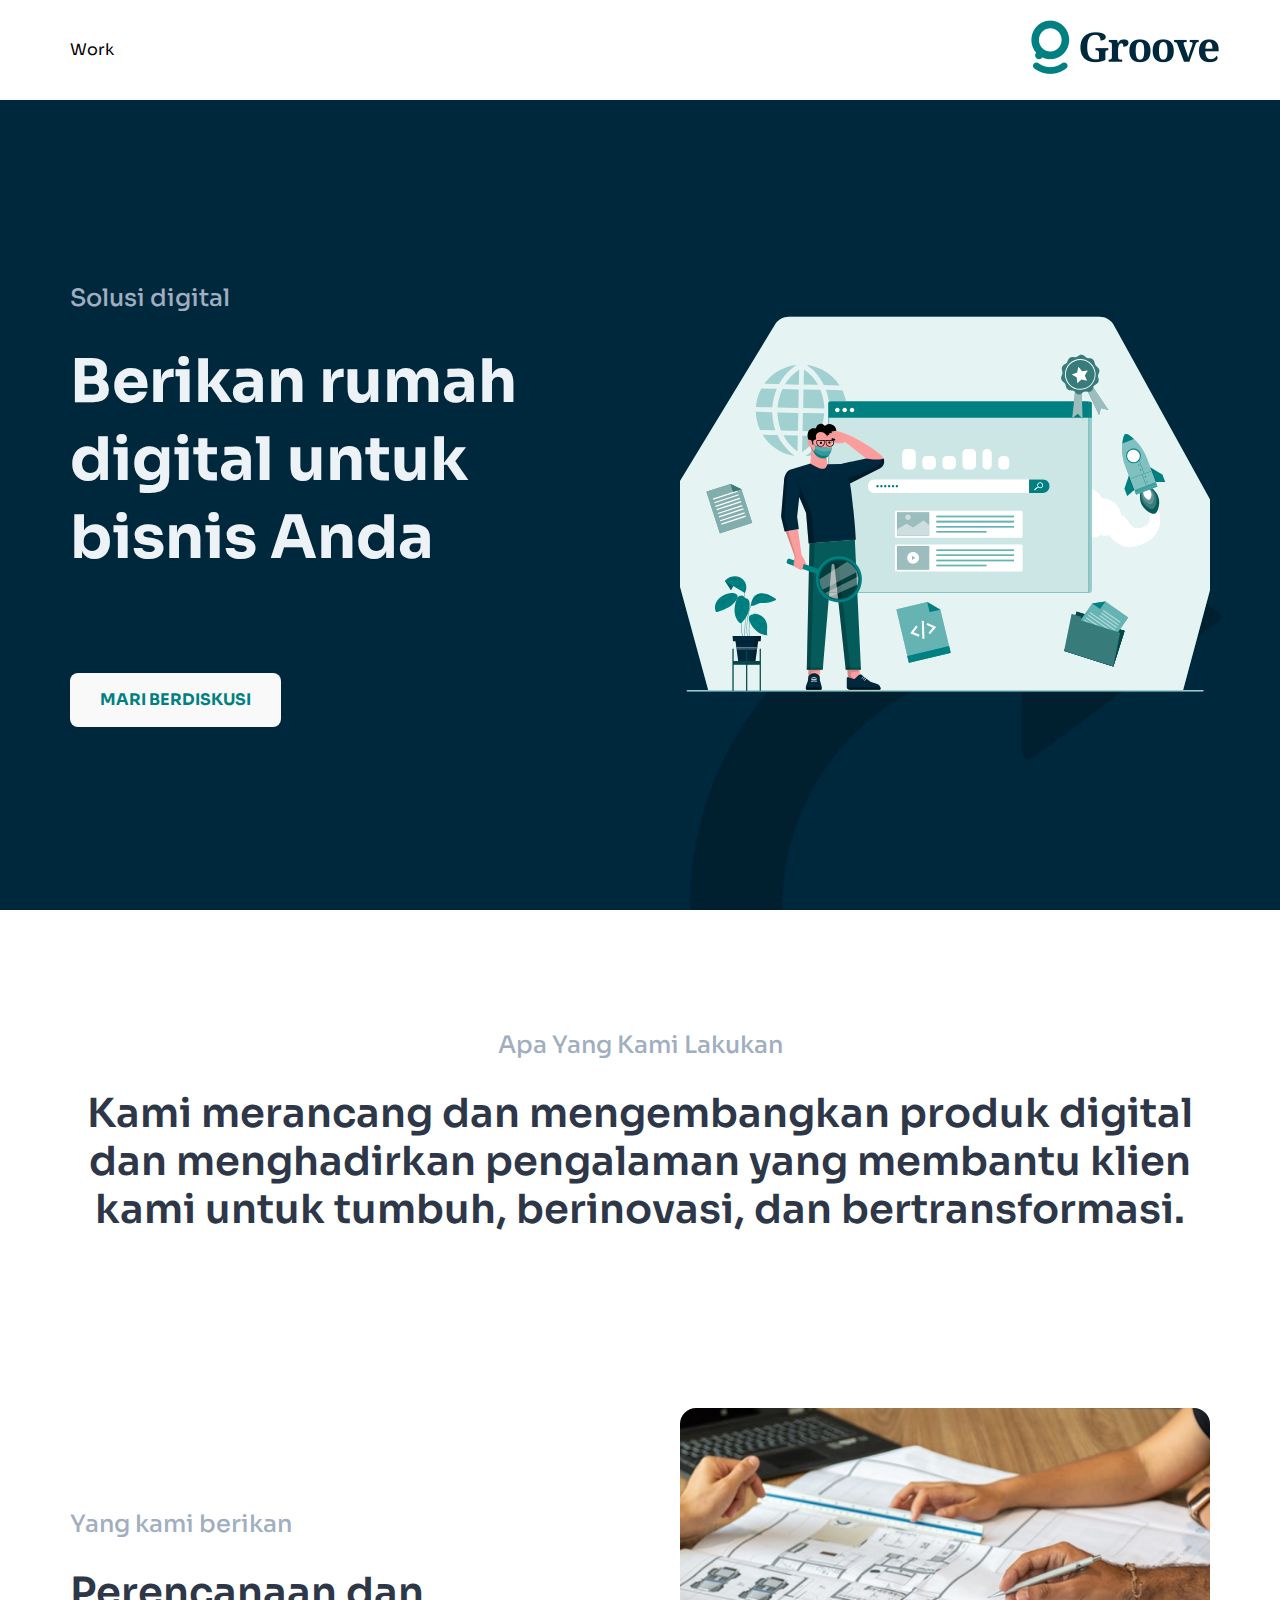
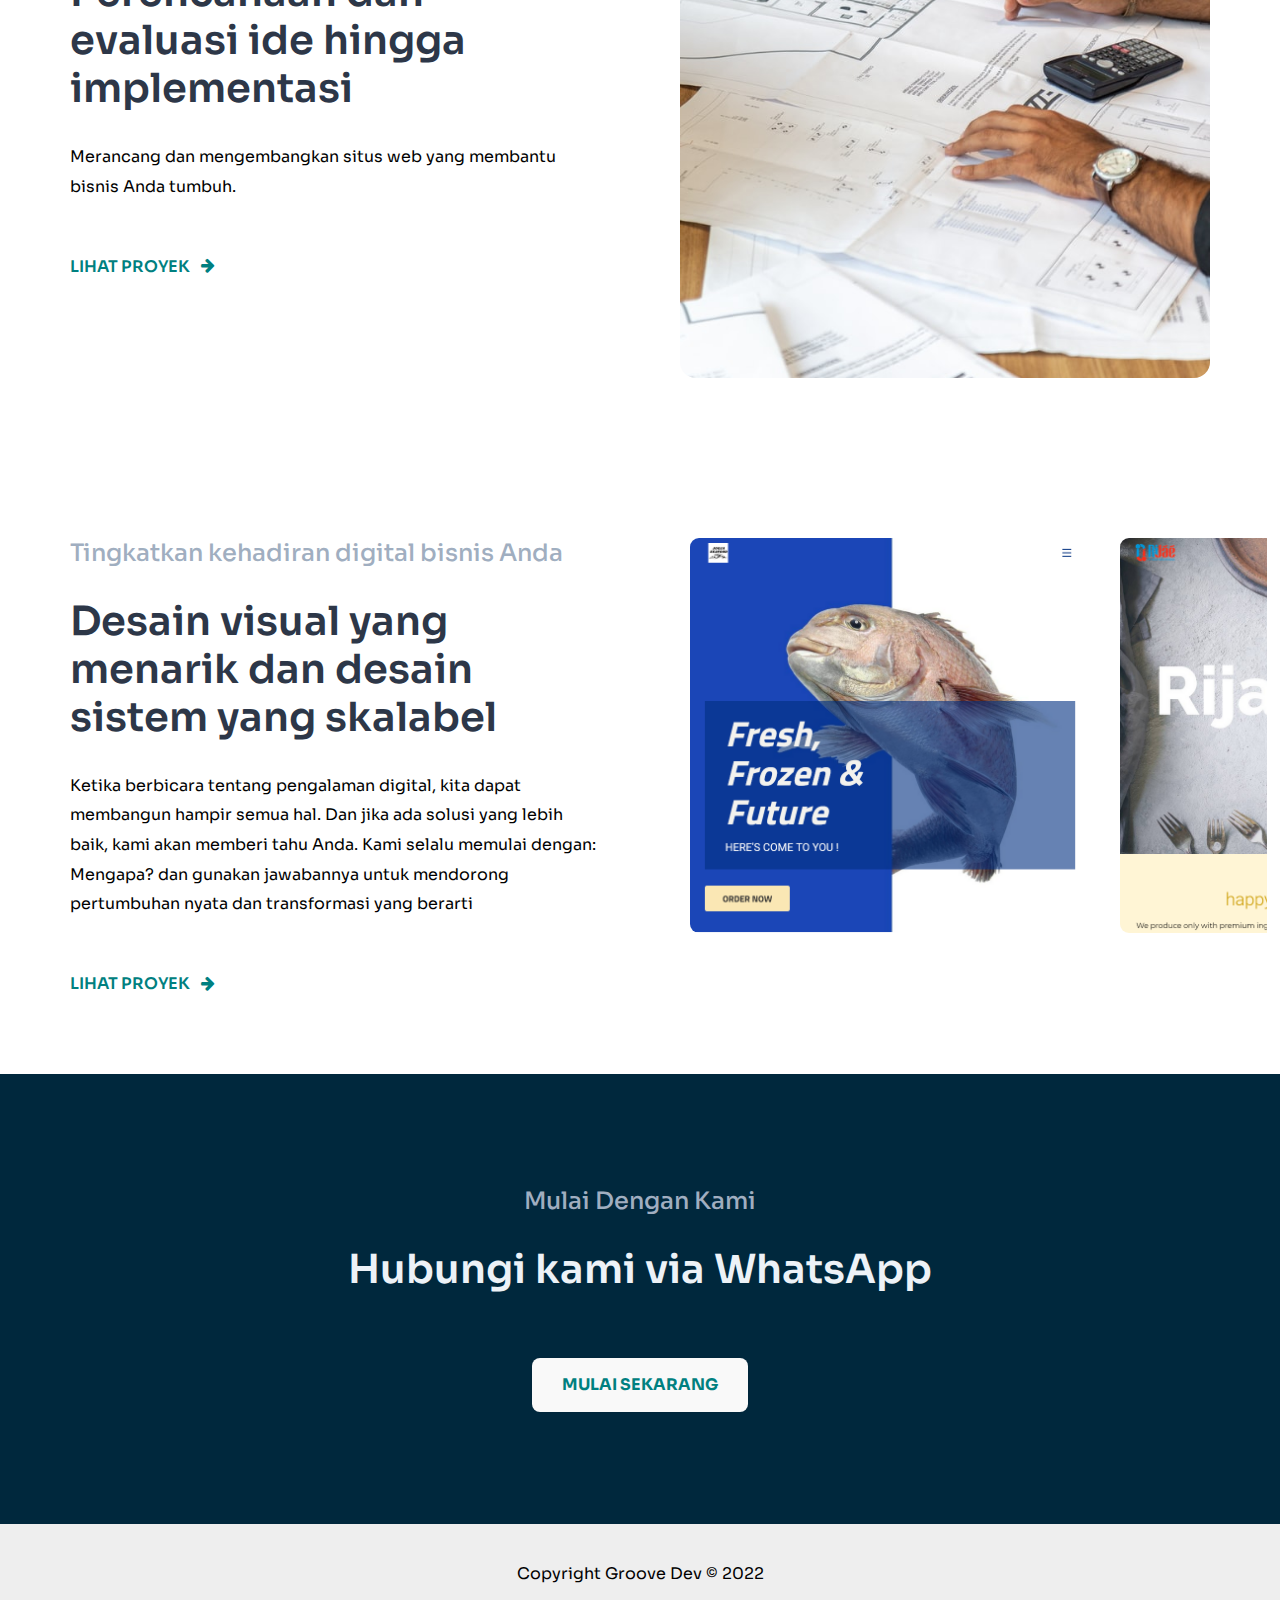
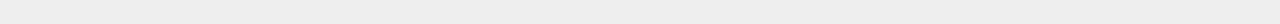
==== index.html @ 92868129 "Restoring banner on home" ====
<!DOCTYPE html>
<html lang="en">
  <head>
    <meta charset="UTF-8" />
    <meta name="viewport" content="width=device-width, initial-scale=1.0" />

    <title>Build your next website with us - Groove Dev</title>

    <link rel="preconnect" href="https://fonts.googleapis.com" />
    <link rel="preconnect" href="https://fonts.gstatic.com" crossorigin />
    <link
      href="https://fonts.googleapis.com/css2?family=Sora:wght@400;700&display=swap"
      rel="stylesheet"
    />

    <link href="assets/scss/main.css" rel="stylesheet" />

    <link href="https://unpkg.com/aos@2.3.1/dist/aos.css" rel="stylesheet" />
  </head>

  <body>
    <header>
      <nav class="navbar">
        <ul class="navbar__menu">
          <!-- <li class="menu-item">
          <a class="nav-link" href="https://groovedev.id">About</a>
        </li> -->
          <li class="menu-item">
            <a class="nav-link" href="/work.html">Work</a>
          </li>
          <!--<li class="menu-item">-->
          <!--  <a class="nav-link" href="https://miretazam.com/contact/">Contact</a>-->
          <!--</li>-->
        </ul>
        <div class="navbar__logo">
          <a href="https://groovedev.id">
            <img
              class="navbar__logo-image"
              src="assets/imgs/Logo-XSmall.png"
              alt=""
            />
          </a>
        </div>
      </nav>
    </header>

    <main>
      <section id="intro" class="intro">
        <div class="bg-wrap">
          <div class="bg-wrap__image">
            <img src="assets/imgs/reload.png" alt="" />
          </div>
        </div>
        <div class="container">
          <div class="section-text">
            <h2>Solusi digital</h2>
            <p class="heading-one">Berikan rumah digital untuk bisnis Anda</p>
            <a
              class="btn btn__primary btn__primary--intro"
              href="https://wa.me/628811773454"
              target="_blank"
              >Mari berdiskusi</a
            >
          </div>
          <div class="section-image">
            <div class="section-image__image-wrap">
              <img src="assets/imgs/seo.svg" alt="" />
            </div>
          </div>
        </div>
      </section>

      <section id="about" class="about">
        <div class="container">
          <h2>Apa Yang Kami Lakukan</h2>
          <p class="heading-two">
            Kami merancang dan mengembangkan produk digital dan menghadirkan
            pengalaman yang membantu klien kami untuk tumbuh, berinovasi, dan
            bertransformasi.
          </p>
        </div>
      </section>

      <section id="projects" class="projects">
        <div class="container">
          <div class="section-text">
            <h2>Yang kami berikan</h2>
            <h3 class="heading-two">
              Perencanaan dan evaluasi ide hingga implementasi
            </h3>
            <p>
              Merancang dan mengembangkan situs web yang membantu bisnis Anda
              tumbuh.
            </p>
            <a class="btn btn__link" href="www.groovedev.id">
              <div class="btn__inner">
                <span>Lihat proyek</span>
                <i aria-hidden="true" class="fa fa-arrow-right"></i>
              </div>
            </a>
          </div>
          <div class="section-image">
            <div class="section-image__image-wrap">
              <img src="assets/imgs/home_project.jpg" alt="" />
            </div>
          </div>
        </div>
      </section>

      <section id="works" class="works">
        <div class="container">
          <div class="section-text">
            <h2>Tingkatkan kehadiran digital bisnis Anda</h2>
            <h3 class="heading-two">
              Desain visual yang menarik dan desain sistem yang skalabel
            </h3>
            <p>
              Ketika berbicara tentang pengalaman digital, kita dapat membangun
              hampir semua hal. Dan jika ada solusi yang lebih baik, kami akan
              memberi tahu Anda. Kami selalu memulai dengan: Mengapa? dan
              gunakan jawabannya untuk mendorong pertumbuhan nyata dan
              transformasi yang berarti
            </p>
            <a class="btn btn__link" href="www.groovedev.id">
              <div class="btn__inner">
                <span>Lihat proyek</span>
                <i aria-hidden="true" class="fa fa-arrow-right"></i>
              </div>
            </a>
          </div>
          <div class="section-image" style="position: relative">
            <!-- <img src="assets/imgs/home_work.jpg" alt=""> -->
            <div class="slider-container">
              <div class="inner-slider">
                <div class="card">
                  <img src="assets/imgs/showcase/showcase1.png" alt="" />
                </div>
                <div class="card">
                  <img src="assets/imgs/showcase/showcase2.png" alt="" />
                </div>
                <div class="card">
                  <img src="assets/imgs/showcase/showcase3.png" alt="" />
                </div>
                <div class="card">
                  <img src="assets/imgs/showcase/showcase4.png" alt="" />
                </div>
                <div class="card">
                  <img src="assets/imgs/showcase/showcase5.png" alt="" />
                </div>
                <div class="card">
                  <img src="assets/imgs/showcase/showcase6.png" alt="" />
                </div>
              </div>
            </div>
          </div>
        </div>
      </section>

      <section id="cta" class="cta">
        <div class="container">
          <h2>Mulai Dengan Kami</h2>
          <p class="heading-two">Hubungi kami via WhatsApp</p>
          <a
            class="btn btn__primary btn__primary--cta"
            href="https://wa.me/628811773454"
            target="_blank"
            >Mulai sekarang</a
          >
        </div>
      </section>
    </main>

    <footer>
      <div class="copy">
        <small>Copyright Groove Dev &copy; 2022</small>
      </div>
    </footer>

    <script>
      let sliderContainer = document.querySelector(".slider-container");
      let innerSlider = document.querySelector(".inner-slider");

      let pressed = false;
      let startX;
      let x;

      sliderContainer.addEventListener("mousedown", (e) => {
        pressed = true;
        startX = e.offsetX - innerSlider.offsetLeft;
        sliderContainer.style.cursor = "grabbing";
      });

      sliderContainer.addEventListener("mouseenter", () => {
        sliderContainer.style.cursor = "grab";
      });

      sliderContainer.addEventListener("mouseup", () => {
        sliderContainer.style.cursor = "grab";
        pressed = false;
      });

      sliderContainer.addEventListener("mousemove", (e) => {
        if (!pressed) return;
        e.preventDefault();

        x = e.offsetX;

        innerSlider.style.left = `${x - startX}px`;

        checkBoundary();
      });

      const checkBoundary = () => {
        let outer = sliderContainer.getBoundingClientRect();
        let inner = innerSlider.getBoundingClientRect();

        if (parseInt(innerSlider.style.left) > 0) {
          innerSlider.style.left = "0px";
        }

        if (inner.right < outer.right) {
          innerSlider.style.left = `-${inner.width - outer.width}px`;
        }
      };
    </script>
  </body>
</html>
---- assets/scss/main.css ----
/* http://meyerweb.com/eric/tools/css/reset/ 
   v2.0 | 20110126
   License: none (public domain)
*/
@import url(https://maxcdn.bootstrapcdn.com/font-awesome/4.3.0/css/font-awesome.min.css);
html, body, div, span, applet, object, iframe,
h1, h2, h3, h4, h5, h6, p, blockquote, pre,
a, abbr, acronym, address, big, cite, code,
del, dfn, em, img, ins, kbd, q, s, samp,
small, strike, strong, sub, sup, tt, var,
b, u, i, center,
dl, dt, dd, ol, ul, li,
fieldset, form, label, legend,
table, caption, tbody, tfoot, thead, tr, th, td,
article, aside, canvas, details, embed,
figure, figcaption, footer, header, hgroup,
menu, nav, output, ruby, section, summary,
time, mark, audio, video {
  margin: 0;
  padding: 0;
  border: 0;
  font-size: 100%;
  font: inherit;
  vertical-align: baseline;
}

/* HTML5 display-role reset for older browsers */
article, aside, details, figcaption, figure,
footer, header, hgroup, menu, nav, section {
  display: block;
}

body {
  line-height: 1;
}

ol, ul {
  list-style: none;
}

blockquote, q {
  quotes: none;
}

blockquote:before, blockquote:after,
q:before, q:after {
  content: '';
  content: none;
}

table {
  border-collapse: collapse;
  border-spacing: 0;
}

::-moz-selection {
  background-color: #008080;
  color: #edf2f7;
}

::selection {
  background-color: #008080;
  color: #edf2f7;
}

html,
body {
  width: 100%;
  height: 100%;
}

html {
  scroll-behavior: smooth;
}

body {
  font-family: "Sora", sans-serif;
  -webkit-transition: background .2s linear;
  transition: background .2s linear;
  line-height: 1.3;
}

em {
  font-style: italic;
}

h1,
h2,
h3,
h4,
h5,
h6 {
  font-family: "Sora", sans-serif;
  margin-bottom: 1.8rem;
}

h1 {
  font-size: 40px;
  font-weight: 500;
}

h2 {
  font-size: 24px;
  font-weight: 500;
}

.heading-one {
  font-size: 60px;
  line-height: 1.3;
  font-weight: 700;
}

.heading-two {
  font-size: 40px;
  line-height: 1.2;
  font-weight: 600;
}

p {
  margin-bottom: 1.6em;
  font-size: 16px;
  line-height: 1.857;
}

a,
a:hover,
a:focus,
a:visited {
  text-decoration: none;
}

a {
  color: #008080;
}

.btn,
button,
input[type="button"],
input[type="submit"],
textarea {
  line-height: 1.85714285714286;
}

img {
  width: 100%;
  height: auto;
}

figure, img {
  -webkit-user-select: none;
     -moz-user-select: none;
      -ms-user-select: none;
          user-select: none;
}

@media (max-width: 760px) {
  body {
    line-height: 1.3;
  }
  h1,
  h2,
  h3,
  h4,
  h5,
  h6 {
    font-family: "Sora", sans-serif;
    margin-bottom: 1.8rem;
  }
  h1 {
    font-size: 40px;
    font-weight: 500;
  }
  h2 {
    font-size: 24px;
    font-weight: 500;
  }
  .heading-one {
    font-size: 40px;
    line-height: 1.2;
  }
  .heading-two {
    font-size: 20px;
    line-height: 1.2;
  }
  p {
    margin-bottom: 1em;
    font-size: 16px;
    line-height: 1.4;
  }
}

.btn {
  position: relative;
  display: inline-block;
  -webkit-transition: .5s;
  transition: .5s;
  z-index: 3;
  overflow: hidden;
  max-width: -webkit-fit-content;
  max-width: -moz-fit-content;
  max-width: fit-content;
  -webkit-user-select: none;
     -moz-user-select: none;
      -ms-user-select: none;
          user-select: none;
  text-transform: uppercase;
  font-size: 16px;
  text-decoration: none;
  color: #4d4d4d;
  font-family: "Sora", Sans-serif;
}

.btn__primary {
  padding: 12px 30px;
  background: #f9f9f9;
  border-radius: 8px;
  -webkit-box-shadow: 0px 0px 3px -1px rgba(0, 0, 0, 0.2);
          box-shadow: 0px 0px 3px -1px rgba(0, 0, 0, 0.2);
  font-weight: bold;
  color: #008080;
}

.btn__primary:hover {
  color: #f9f9f9;
  background: #055a5a;
  -webkit-box-shadow: 0px 1px 12px 1px rgba(0, 0, 0, 0.1);
          box-shadow: 0px 1px 12px 1px rgba(0, 0, 0, 0.1);
}

.btn__primary--cta {
  margin: 0 auto;
}

.btn__link {
  border: none;
  width: calc(100% + 20px);
  font-weight: 600;
  color: #008080;
  text-align: center;
  line-height: 1;
  display: -webkit-box;
  display: -ms-flexbox;
  display: flex;
  -webkit-transition: all .2s ease;
  transition: all .2s ease;
}

.btn__inner {
  display: -webkit-box;
  display: -ms-flexbox;
  display: flex;
  -webkit-box-align: center;
      -ms-flex-align: center;
          align-items: center;
  -webkit-box-orient: horizontal;
  -webkit-box-direction: normal;
      -ms-flex-direction: row;
          flex-direction: row;
  -webkit-box-pack: start;
      -ms-flex-pack: start;
          justify-content: flex-start;
  min-width: 200px;
  margin-top: 30px;
}

.btn__inner:hover i {
  -webkit-transform: translateX(50%);
          transform: translateX(50%);
}

.btn i {
  padding-bottom: 3px;
  margin-left: 11px;
  -webkit-transition: -webkit-transform .2s ease;
  transition: -webkit-transform .2s ease;
  transition: transform .2s ease;
  transition: transform .2s ease, -webkit-transform .2s ease;
}

.contact-social a.btn-social,
.contact-social .btn-social {
  display: unset;
  padding-left: 5px;
  padding-right: 5px;
  font-size: 1.5em;
}

.contact-email > a,
.contact-social > a {
  color: #fafafa;
}

.works-showcase-card {
  display: -webkit-box;
  display: -ms-flexbox;
  display: flex;
  overflow-x: scroll;
  padding: 24px;
  width: 300px;
  -ms-scroll-snap-type: x mandatory;
      scroll-snap-type: x mandatory;
  scroll-padding: 24px;
  border-radius: 8px;
  gap: 12px;
  width: 50vw;
  position: absolute;
}

.works-showcase-card__item {
  -webkit-box-flex: 0;
      -ms-flex: 0 0 100%;
          flex: 0 0 100%;
  padding: 24px;
  border-radius: 8px;
  scroll-snap-align: start;
  max-width: 300px;
}

.works-showcase-card__item img {
  width: 300px;
}

.slider-container {
  width: calc(50vw - 10%);
  height: 400px;
  position: absolute;
  left: 0;
  overflow: hidden;
}

.slider-container .inner-slider {
  width: auto;
  display: -webkit-box;
  display: -ms-flexbox;
  display: flex;
  gap: 10px;
  pointer-events: none;
  position: absolute;
  top: 0;
  left: 0;
}

.slider-container .inner-slider .card {
  padding-left: 10px;
  padding-right: 10px;
}

.slider-container .inner-slider img {
  height: auto;
  width: 400px;
  border-radius: 9px;
}

.portfolio-card {
  border: 5px dashed #e9c46a;
  border-radius: 15px;
  padding: 5px;
  display: -webkit-box;
  display: -ms-flexbox;
  display: flex;
  -webkit-box-orient: vertical;
  -webkit-box-direction: normal;
      -ms-flex-direction: column;
          flex-direction: column;
  -webkit-box-pack: justify;
      -ms-flex-pack: justify;
          justify-content: space-between;
  background-color: #fff;
  -webkit-transition: all .2s ease;
  transition: all .2s ease;
}

.portfolio-card:hover {
  border-style: solid;
  -webkit-transform: scale(1.1);
          transform: scale(1.1);
  color: #000;
}

.portfolio-card__title, .portfolio-card__tech {
  margin-top: 10px;
}

.portfolio-card__title {
  display: -webkit-box;
  display: -ms-flexbox;
  display: flex;
  -webkit-column-gap: 10px;
          column-gap: 10px;
  -webkit-box-pack: justify;
      -ms-flex-pack: justify;
          justify-content: space-between;
}

.portfolio-card__title h2 {
  margin-bottom: 0;
  -ms-flex-item-align: end;
      align-self: flex-end;
  font-size: 1.5em;
}

.portfolio-card__title a {
  -ms-flex-item-align: end;
      align-self: flex-end;
  min-width: -webkit-fit-content;
  min-width: -moz-fit-content;
  min-width: fit-content;
}

.portfolio-card__image {
  max-height: 120px;
  overflow: hidden;
}

.portfolio-card__image img {
  max-width: 100%;
  max-height: 100%;
  height: auto;
  width: auto;
}

.portfolio-card__tech {
  display: -webkit-box;
  display: -ms-flexbox;
  display: flex;
  -webkit-box-orient: horizontal;
  -webkit-box-direction: normal;
      -ms-flex-flow: row wrap;
          flex-flow: row wrap;
  gap: .3em;
}

.portfolio-card__tech > span {
  font-size: .6em;
  color: #646464;
  padding: .5em;
  background: #c8c8c8;
  border-radius: 20px;
  -webkit-transition: -webkit-transform .2s ease;
  transition: -webkit-transform .2s ease;
  transition: transform .2s ease;
  transition: transform .2s ease, -webkit-transform .2s ease;
}

.portfolio-card__tech > span:hover {
  -webkit-transform: scale(1.5);
          transform: scale(1.5);
  color: #323232;
  font-size: .7em;
}

@media (max-width: 480px) {
  .portfolio-card__title h2 {
    font-size: 1.1em;
  }
}

@-webkit-keyframes rotating-loader {
  0% {
    -webkit-transform: rotate(0deg);
            transform: rotate(0deg);
  }
  25% {
    -webkit-transform: rotate(90deg);
            transform: rotate(90deg);
  }
  50% {
    -webkit-transform: rotate(180deg);
            transform: rotate(180deg);
  }
  75% {
    -webkit-transform: rotate(270deg);
            transform: rotate(270deg);
  }
  100% {
    -webkit-transform: rotate(360deg);
            transform: rotate(360deg);
  }
}

@keyframes rotating-loader {
  0% {
    -webkit-transform: rotate(0deg);
            transform: rotate(0deg);
  }
  25% {
    -webkit-transform: rotate(90deg);
            transform: rotate(90deg);
  }
  50% {
    -webkit-transform: rotate(180deg);
            transform: rotate(180deg);
  }
  75% {
    -webkit-transform: rotate(270deg);
            transform: rotate(270deg);
  }
  100% {
    -webkit-transform: rotate(360deg);
            transform: rotate(360deg);
  }
}

.container {
  max-width: 1140px;
  margin: 0 auto;
  -ms-flex-item-align: center;
      align-self: center;
  width: 100%;
  z-index: 2;
  display: -webkit-box;
  display: -ms-flexbox;
  display: flex;
  -webkit-box-orient: vertical;
  -webkit-box-direction: normal;
      -ms-flex-direction: column;
          flex-direction: column;
}

.navbar {
  display: -webkit-box;
  display: -ms-flexbox;
  display: flex;
  -webkit-box-pack: justify;
      -ms-flex-pack: justify;
          justify-content: space-between;
  -webkit-user-select: none;
     -moz-user-select: none;
      -ms-user-select: none;
          user-select: none;
  max-width: 1140px;
  margin: 0 auto;
}

.navbar__menu {
  display: -webkit-box;
  display: -ms-flexbox;
  display: flex;
  -webkit-column-gap: 25px;
          column-gap: 25px;
  -webkit-box-align: center;
      -ms-flex-align: center;
          align-items: center;
}

.navbar__logo {
  max-width: 200px;
  height: 100%;
}

.navbar__logo > a {
  /*margin: 0;*/
  padding: 0;
  width: 100%;
  display: inline-block;
  height: 100%;
}

.navbar__logo img {
  width: 100%;
  height: 100%;
  padding: 15px;
}

.bg-wrap {
  z-index: 1;
  width: 100%;
  height: 100%;
  position: absolute;
  overflow: hidden;
}

.bg-wrap__image {
  position: absolute;
  bottom: 0;
  right: 0;
  z-index: 2;
  -webkit-animation: rotating-loader 9s infinite linear;
          animation: rotating-loader 9s infinite linear;
}

.bg-wrap img {
  -webkit-transform: scale(1.5);
          transform: scale(1.5);
  opacity: .2;
}

section {
  display: -webkit-box;
  display: -ms-flexbox;
  display: flex;
}

section h2 {
  color: #A0AEC0;
}

.about .heading-one,
.about .heading-two,
.projects .heading-one,
.projects .heading-two,
.works .heading-one,
.works .heading-two {
  color: #2d3748;
}

.projects,
.works,
.intro {
  min-height: 50vh;
}

.projects .container,
.works .container,
.intro .container {
  -webkit-box-orient: horizontal;
  -webkit-box-direction: normal;
      -ms-flex-direction: row;
          flex-direction: row;
}

.projects .section-text,
.works .section-text,
.intro .section-text {
  -webkit-box-flex: 1;
      -ms-flex: 1;
          flex: 1;
  display: -webkit-box;
  display: -ms-flexbox;
  display: flex;
  -webkit-box-pack: center;
      -ms-flex-pack: center;
          justify-content: center;
  -webkit-box-orient: vertical;
  -webkit-box-direction: normal;
      -ms-flex-flow: column wrap;
          flex-flow: column wrap;
  padding-right: 5rem;
}

.projects .section-image,
.works .section-image,
.intro .section-image {
  -webkit-box-flex: 1;
      -ms-flex: 1;
          flex: 1;
}

.projects .section-image__image-wrap,
.works .section-image__image-wrap,
.intro .section-image__image-wrap {
  height: 570px;
}

.projects .section-image__image-wrap img,
.works .section-image__image-wrap img,
.intro .section-image__image-wrap img {
  -o-object-fit: cover;
     object-fit: cover;
  border-radius: 16px;
  height: 100%;
}

.intro,
.cta {
  background-color: #00283D;
  color: #edf2f7;
}

.intro {
  padding: 120px 0;
}

.about {
  z-index: 2;
  position: relative;
  background: #fff;
  text-align: center;
  padding-top: 120px;
  padding-bottom: 30px;
}

.cta {
  min-height: calc(50vh);
  text-align: center;
}

.projects, .works {
  padding: 80px 0;
}

footer {
  background-color: #eeeeee;
  padding: 0;
}

footer .copy {
  padding: 40px 0;
  text-align: center;
}

.Section__backgroundMask {
  position: absolute;
  width: 100%;
  height: 100%;
  overflow: visible;
}

.Section__backgroundMask .Section__background {
  position: relative;
  height: 100%;
  max-height: none;
  width: 100%;
  top: 0;
  left: 0;
  -webkit-transform-origin: 100% 0;
          transform-origin: 100% 0;
  -webkit-transform: skewY(-6deg);
          transform: skewY(-6deg);
  background: #055a5a;
  overflow: hidden;
}

@media (max-width: 760px) {
  .container {
    max-width: 100%;
    padding: 0 24px;
  }
}

.work {
  display: -webkit-box;
  display: -ms-flexbox;
  display: flex;
  -webkit-box-orient: horizontal;
  -webkit-box-direction: normal;
      -ms-flex-direction: row;
          flex-direction: row;
  -ms-flex-wrap: wrap;
      flex-wrap: wrap;
  gap: 2rem;
  -webkit-box-pack: center;
      -ms-flex-pack: center;
          justify-content: center;
}

.work > div {
  width: calc(33.33% - 2em);
}

@media (max-width: 480px) {
  .work > div {
    width: calc(50% - 2em);
  }
}

a.btn-social,
.btn-social {
  border-radius: 50%;
  color: #ffffff !important;
  display: inline-block;
  height: 54px;
  line-height: 54px;
  margin: 8px 4px;
  text-align: center;
  text-decoration: none;
  -webkit-transition: background-color 0.3s;
  transition: background-color 0.3s;
  width: 54px;
}

.btn-social .fa,
.btn-social i {
  -webkit-backface-visibility: hidden;
          backface-visibility: hidden;
  -webkit-transform: scale(1);
          transform: scale(1);
  -webkit-transition: all 0.25s;
  transition: all 0.25s;
}

.btn-social:hover,
.btn-social:focus {
  color: #fff;
  outline: none;
  text-decoration: none;
}

.btn-social:hover .fa,
.btn-social:focus .fa,
.btn-social:hover i,
.btn-social:focus i {
  -webkit-transform: scale(1.3);
          transform: scale(1.3);
}

.btn-social.btn-xs {
  font-size: 9px;
  height: 24px;
  line-height: 13px;
  margin: 6px 2px;
  width: 24px;
}

.btn-social.btn-sm {
  font-size: 13px;
  height: 36px;
  line-height: 18px;
  margin: 6px 2px;
  width: 36px;
}

.btn-social.btn-lg {
  font-size: 22px;
  height: 72px;
  line-height: 40px;
  margin: 10px 6px;
  width: 72px;
}

.btn-behance {
  background-color: #1769ff;
}

.btn-behance:hover {
  background-color: #4a8aff;
}

.btn-bitbucket {
  background-color: #205081;
}

.btn-bitbucket:hover {
  background-color: #2a69aa;
}

.btn-codepen {
  background-color: #76daff;
}

.btn-codepen:hover {
  background-color: #a9e8ff;
}

.btn-deviantart {
  background-color: #4e6252;
}

.btn-deviantart:hover {
  background-color: #657e6a;
}

.btn-digg {
  background-color: #000;
}

.btn-digg:hover {
  background-color: #1a1a1a;
}

.btn-dribbble {
  background-color: #ea4c89;
}

.btn-dribbble:hover {
  background-color: #ef7aa7;
}

.btn-dropbox {
  background-color: #007ee5;
}

.btn-dropbox:hover {
  background-color: #1998ff;
}

.btn-facebook {
  background-color: #3b5998;
}

.btn-facebook:hover {
  background-color: #4c70ba;
}

.btn-flickr {
  background-color: #0063dc;
}

.btn-flickr:hover {
  background-color: #107cff;
}

.btn-foursquare {
  background-color: #ef4b78;
}

.btn-foursquare:hover {
  background-color: #f37a9b;
}

.btn-github {
  background-color: #4183c4;
}

.btn-github:hover {
  background-color: #689cd0;
}

.btn-google-plus {
  background-color: #dd4b39;
}

.btn-google-plus:hover {
  background-color: #e47365;
}

.btn-instagram {
  background-color: #3f729b;
}

.btn-instagram:hover {
  background-color: #548cb9;
}

.btn-jsfiddle {
  background-color: #4679bd;
}

.btn-jsfiddle:hover {
  background-color: #6c94ca;
}

.btn-lastfm {
  background-color: #e31b23;
}

.btn-lastfm:hover {
  background-color: #e9484e;
}

.btn-linkedin {
  background-color: #0976b4;
}

.btn-linkedin:hover {
  background-color: #0b96e5;
}

.btn-paypal {
  background-color: #253b80;
}

.btn-paypal:hover {
  background-color: #304da8;
}

.btn-pinterest {
  background-color: #cc2127;
}

.btn-pinterest:hover {
  background-color: #e04046;
}

.btn-reddit {
  background-color: #ff4500;
}

.btn-reddit:hover {
  background-color: #ff6a33;
}

.btn-skype {
  background-color: #00aff0;
}

.btn-skype:hover {
  background-color: #24c4ff;
}

.btn-soundcloud {
  background-color: #f80;
}

.btn-soundcloud:hover {
  background-color: #ffa033;
}

.btn-stack-overflow {
  background-color: #fe7a15;
}

.btn-stack-overflow:hover {
  background-color: #fe9748;
}

.btn-steam {
  background-color: #7da10e;
}

.btn-steam:hover {
  background-color: #a1d012;
}

.btn-stumbleupon {
  background-color: #eb4924;
}

.btn-stumbleupon:hover {
  background-color: #ef7053;
}

.btn-trello {
  background-color: #256a92;
}

.btn-trello:hover {
  background-color: #2f88bb;
}

.btn-tumblr {
  background-color: #35465c;
}

.btn-tumblr:hover {
  background-color: #485f7c;
}

.btn-twitch {
  background-color: #6441a5;
}

.btn-twitch:hover {
  background-color: #7e5bbe;
}

.btn-twitter {
  background-color: #55acee;
}

.btn-twitter:hover {
  background-color: #83c3f3;
}

.btn-vimeo {
  background-color: #1ab7ea;
}

.btn-vimeo:hover {
  background-color: #49c6ee;
}

.btn-vine {
  background-color: #00b488;
}

.btn-vine:hover {
  background-color: #00e7af;
}

.btn-vk {
  background-color: #45668e;
}

.btn-vk:hover {
  background-color: #587fae;
}

.btn-wechat {
  background-color: #98d11c;
}

.btn-wechat:hover {
  background-color: #afe53b;
}

.btn-wordpress {
  background-color: #21759b;
}

.btn-wordpress:hover {
  background-color: #2a95c5;
}

.btn-xing {
  background-color: #026466;
}

.btn-xing:hover {
  background-color: #039598;
}

.btn-yahoo {
  background-color: #400191;
}

.btn-yahoo:hover {
  background-color: #5601c4;
}

.btn-yelp {
  background-color: #af0606;
}

.btn-yelp:hover {
  background-color: #e00808;
}

.btn-youtube {
  background-color: #e52d27;
}

.btn-youtube:hover {
  background-color: #ea5955;
}

.btn-email {
  background-color: #44c456;
}

.btn-email:hover {
  background-color: #6bd079;
}

.navbar li a,
.navbar .navbar-brand {
  color: #000;
}
/*# sourceMappingURL=main.css.map */
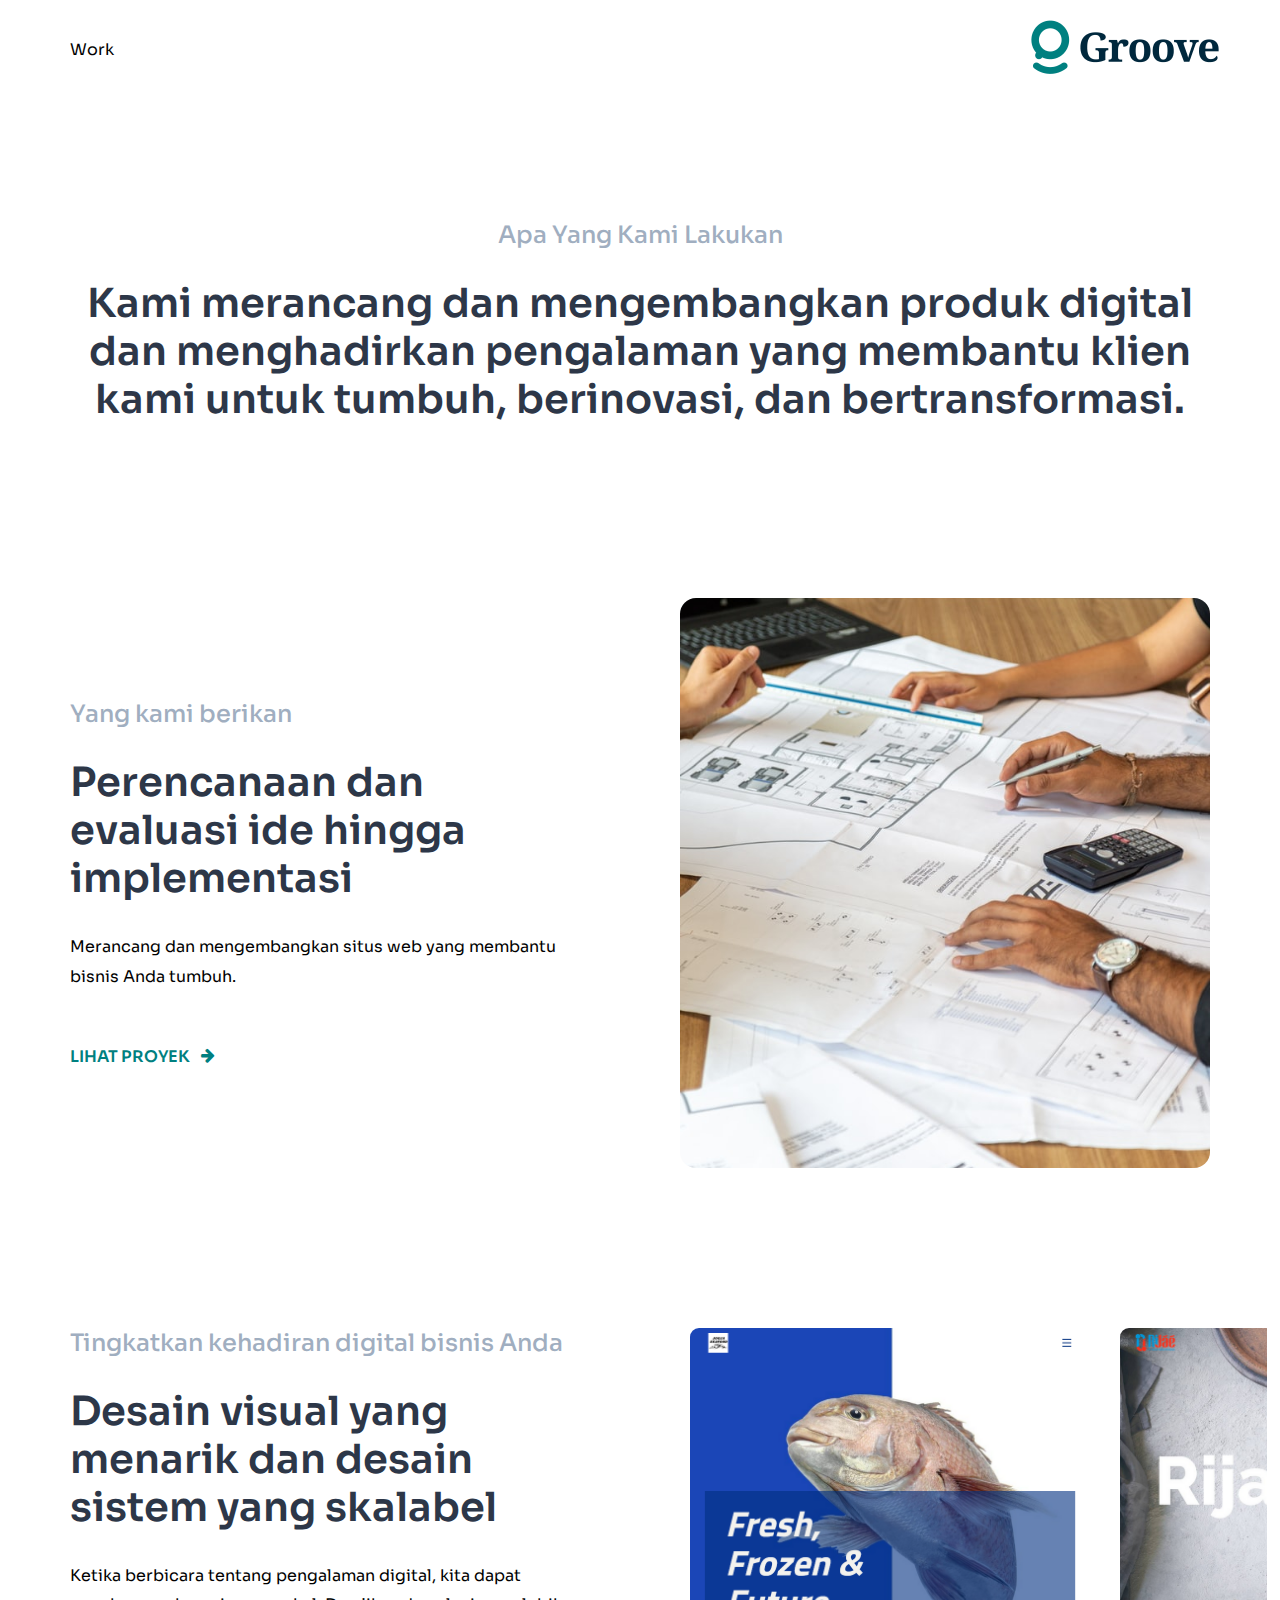
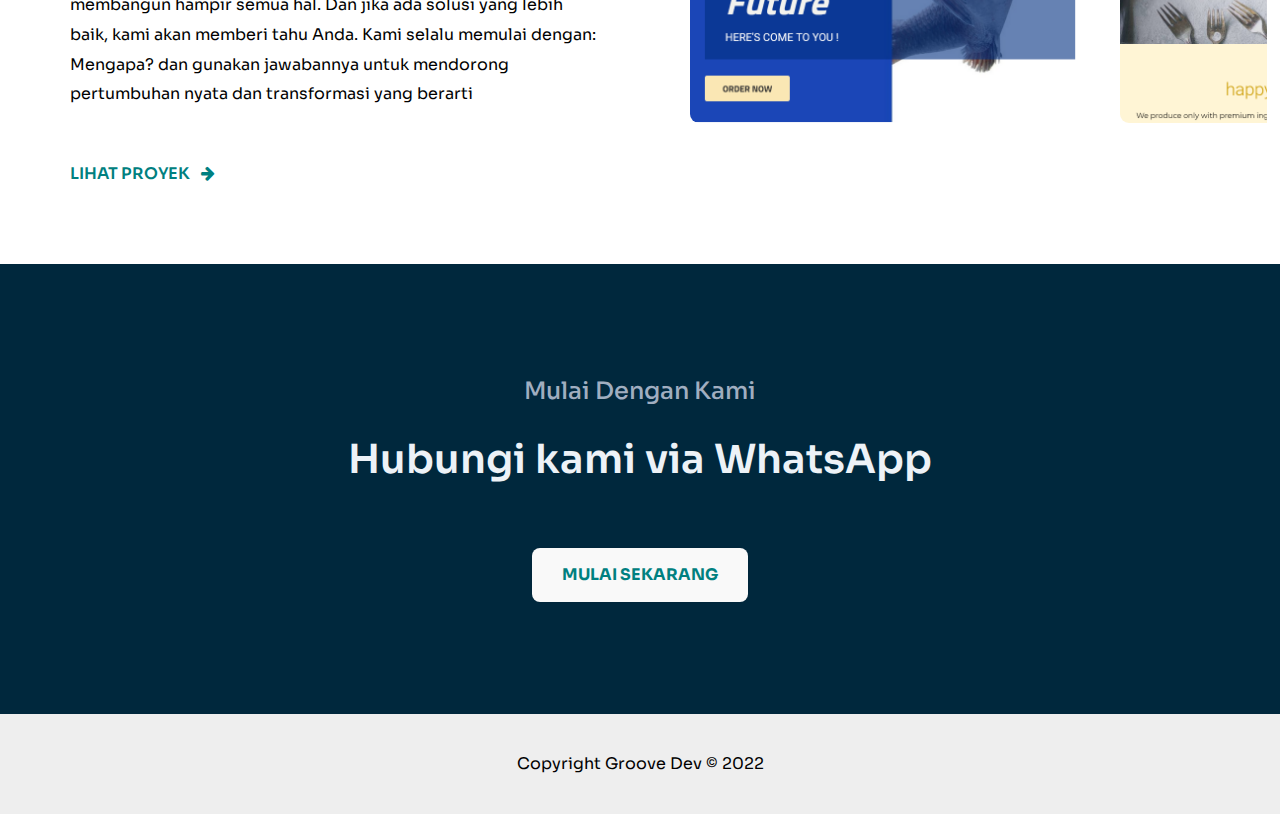
==== commit 530b7c18: "Testing for auto deployment" ====
--- a/index.html
+++ b/index.html
@@ -45,31 +45,6 @@
     </header>
 
     <main>
-      <section id="intro" class="intro">
-        <div class="bg-wrap">
-          <div class="bg-wrap__image">
-            <img src="assets/imgs/reload.png" alt="" />
-          </div>
-        </div>
-        <div class="container">
-          <div class="section-text">
-            <h2>Solusi digital</h2>
-            <p class="heading-one">Berikan rumah digital untuk bisnis Anda</p>
-            <a
-              class="btn btn__primary btn__primary--intro"
-              href="https://wa.me/628811773454"
-              target="_blank"
-              >Mari berdiskusi</a
-            >
-          </div>
-          <div class="section-image">
-            <div class="section-image__image-wrap">
-              <img src="assets/imgs/seo.svg" alt="" />
-            </div>
-          </div>
-        </div>
-      </section>
-
       <section id="about" class="about">
         <div class="container">
           <h2>Apa Yang Kami Lakukan</h2>
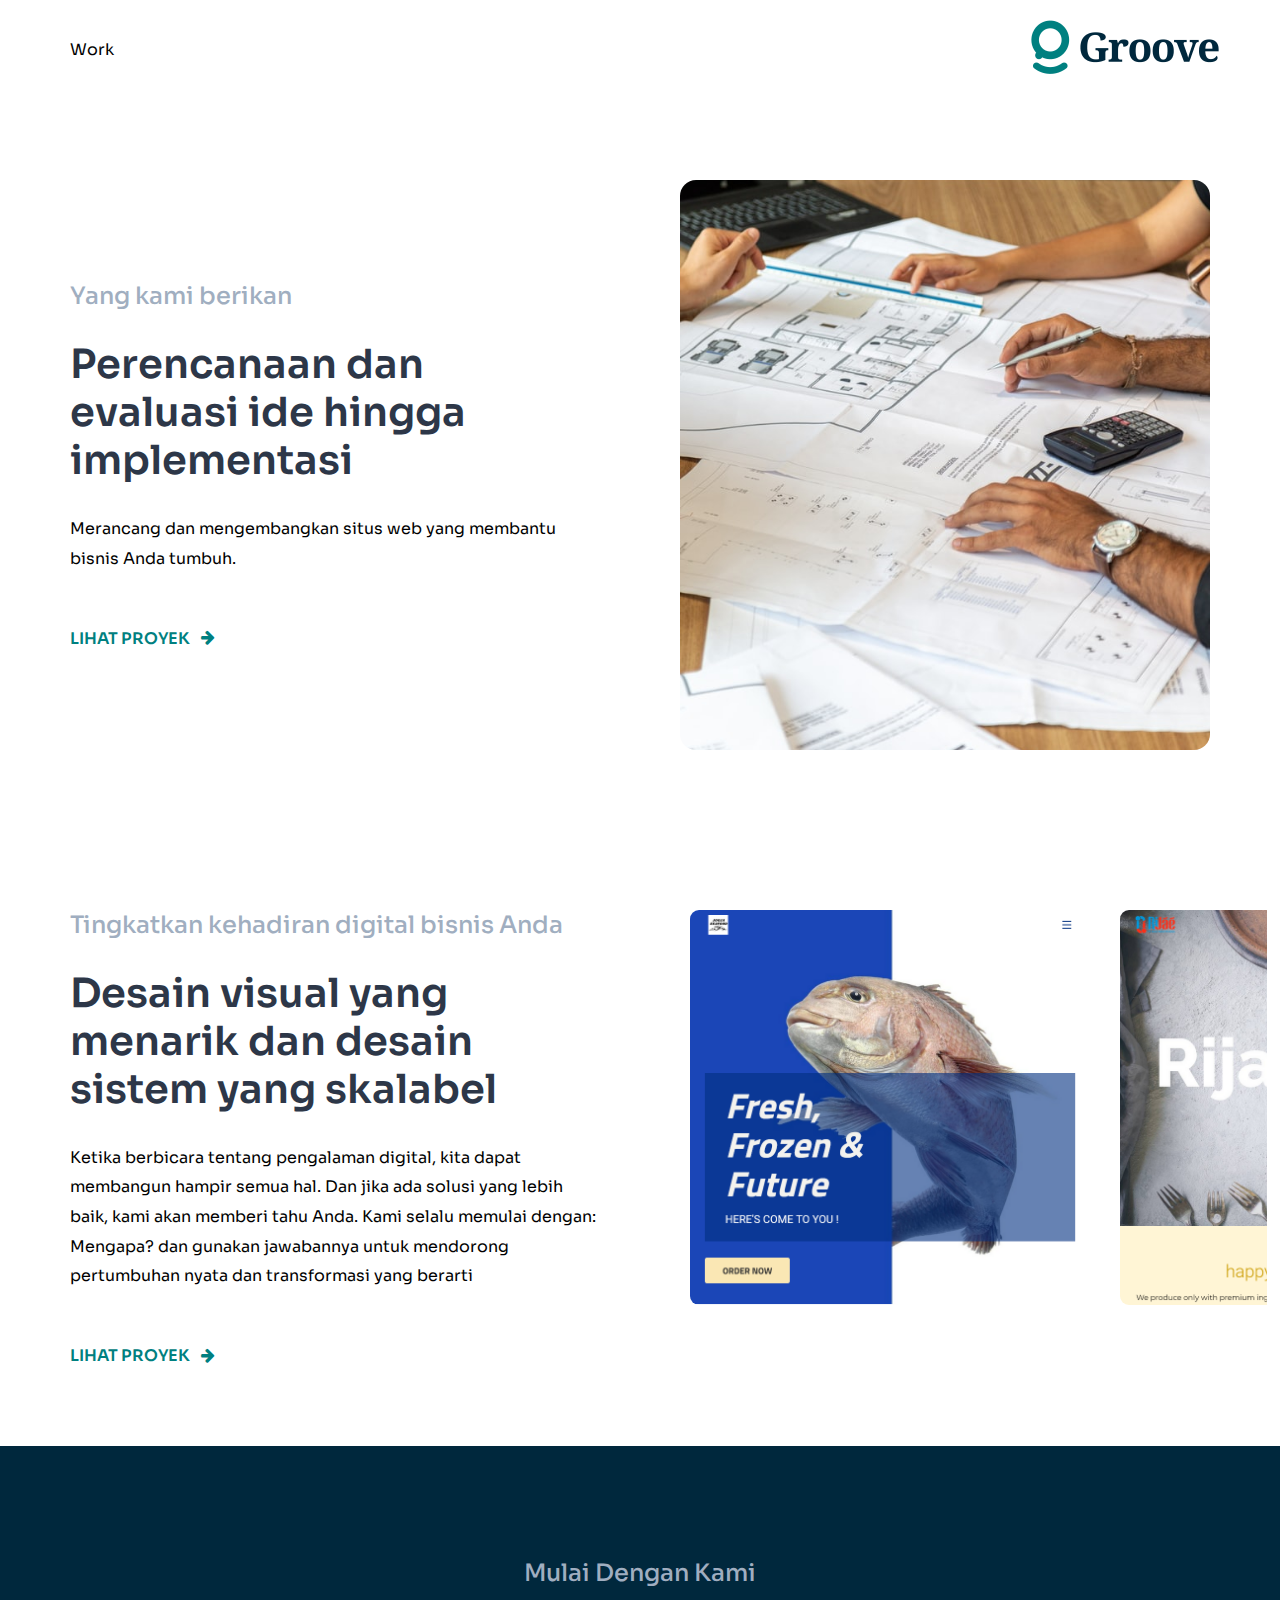
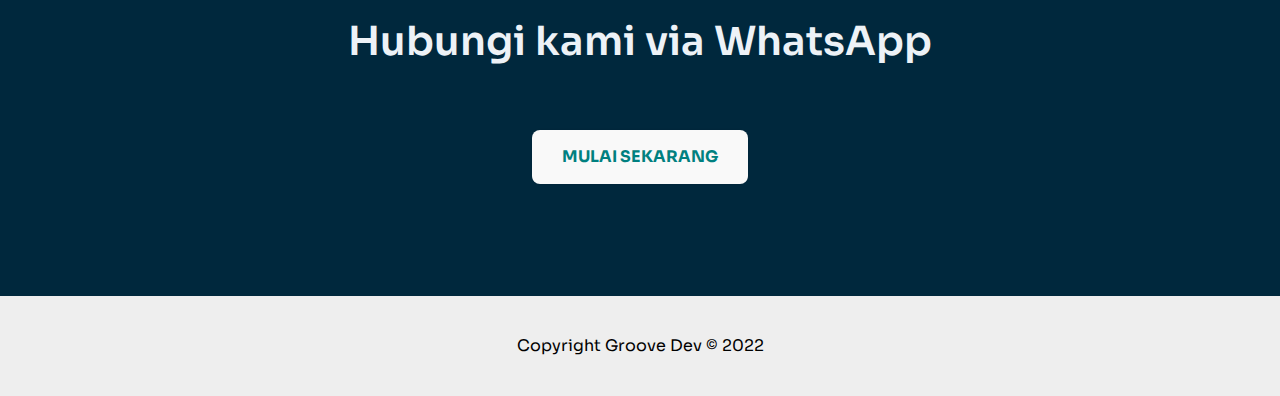
==== commit 24dc3244: "Just another test" ====
--- a/index.html
+++ b/index.html
@@ -45,17 +45,6 @@
     </header>
 
     <main>
-      <section id="about" class="about">
-        <div class="container">
-          <h2>Apa Yang Kami Lakukan</h2>
-          <p class="heading-two">
-            Kami merancang dan mengembangkan produk digital dan menghadirkan
-            pengalaman yang membantu klien kami untuk tumbuh, berinovasi, dan
-            bertransformasi.
-          </p>
-        </div>
-      </section>
-
       <section id="projects" class="projects">
         <div class="container">
           <div class="section-text">
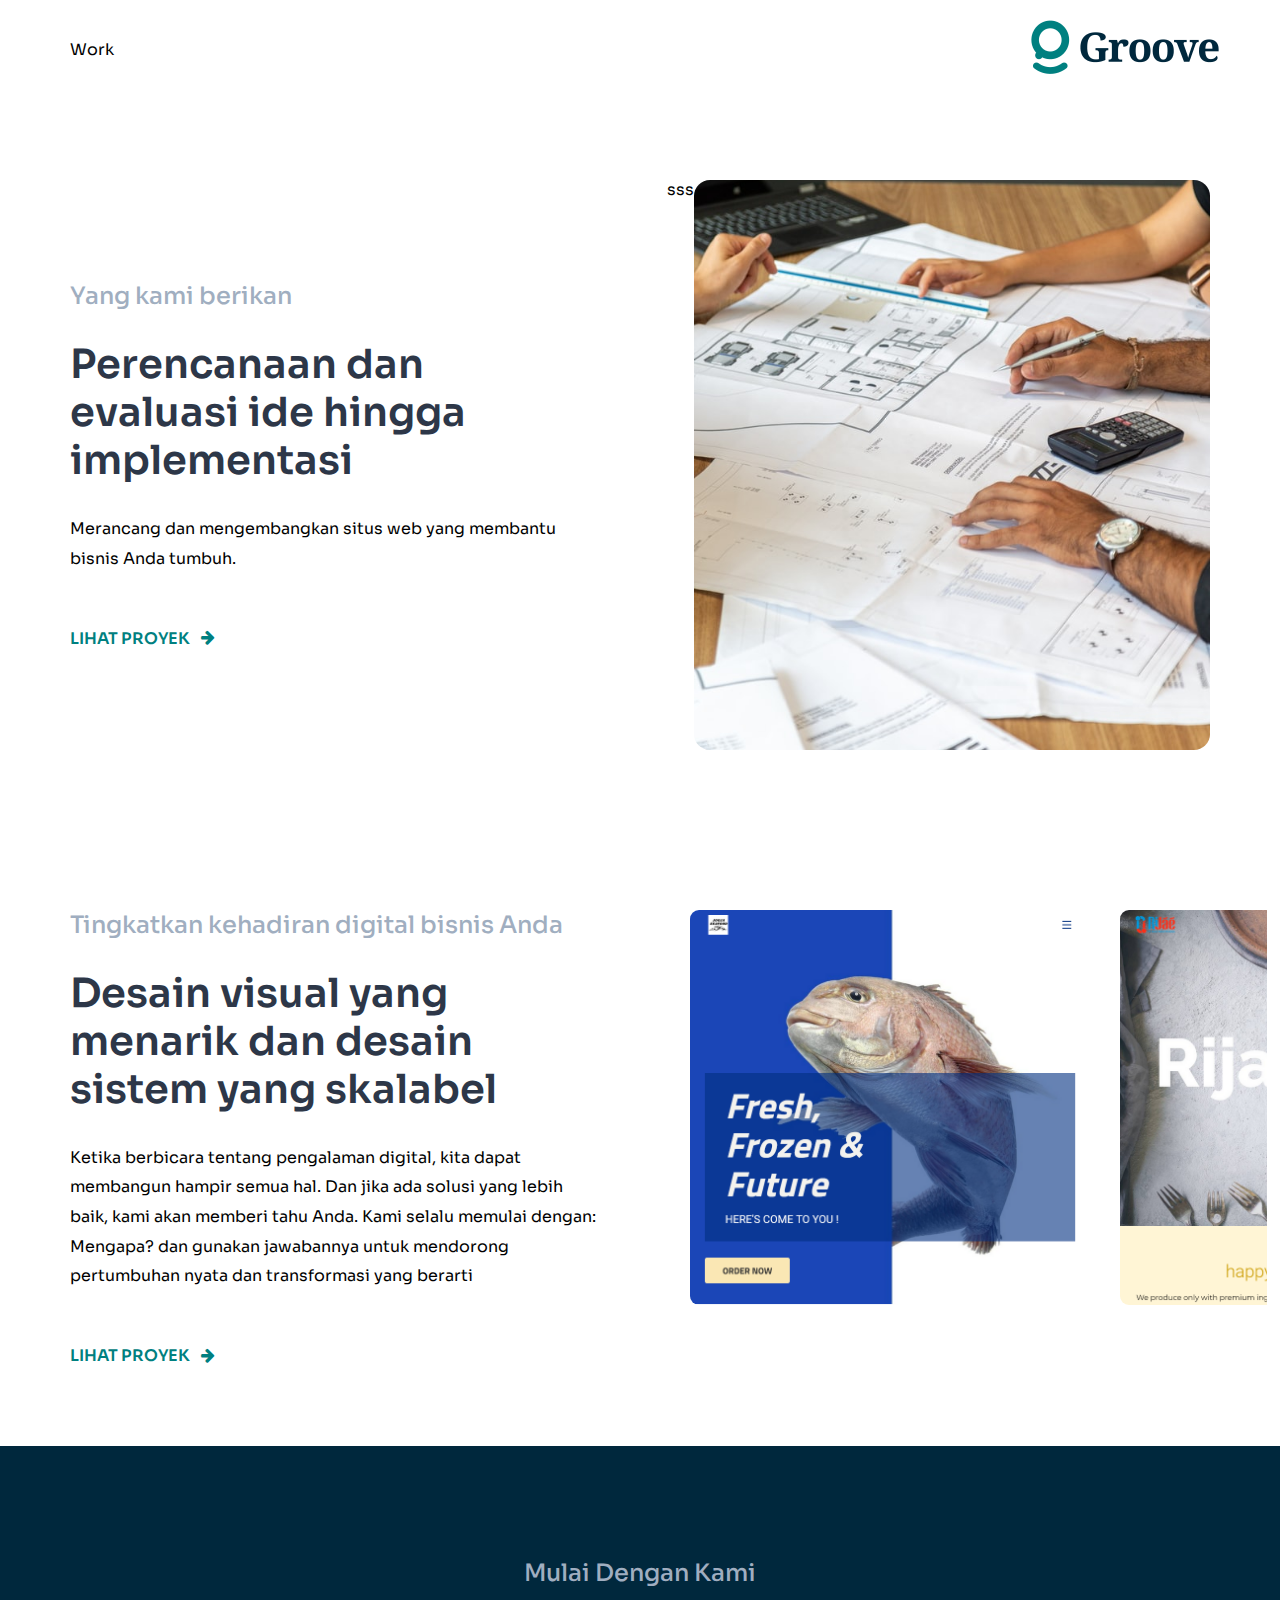
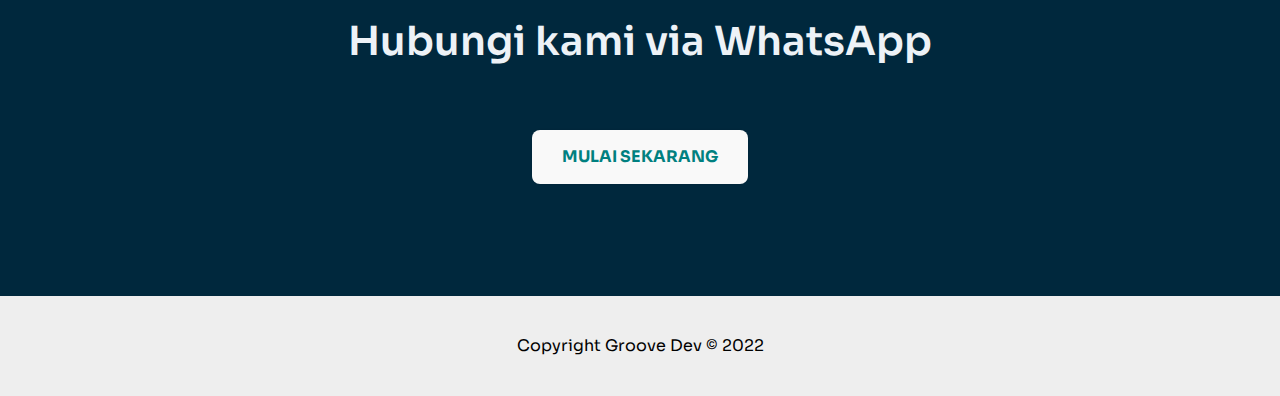
==== commit 3b3525d1: "Yet another test" ====
--- a/index.html
+++ b/index.html
@@ -62,7 +62,7 @@
                 <i aria-hidden="true" class="fa fa-arrow-right"></i>
               </div>
             </a>
-          </div>
+          </div>sss
           <div class="section-image">
             <div class="section-image__image-wrap">
               <img src="assets/imgs/home_project.jpg" alt="" />
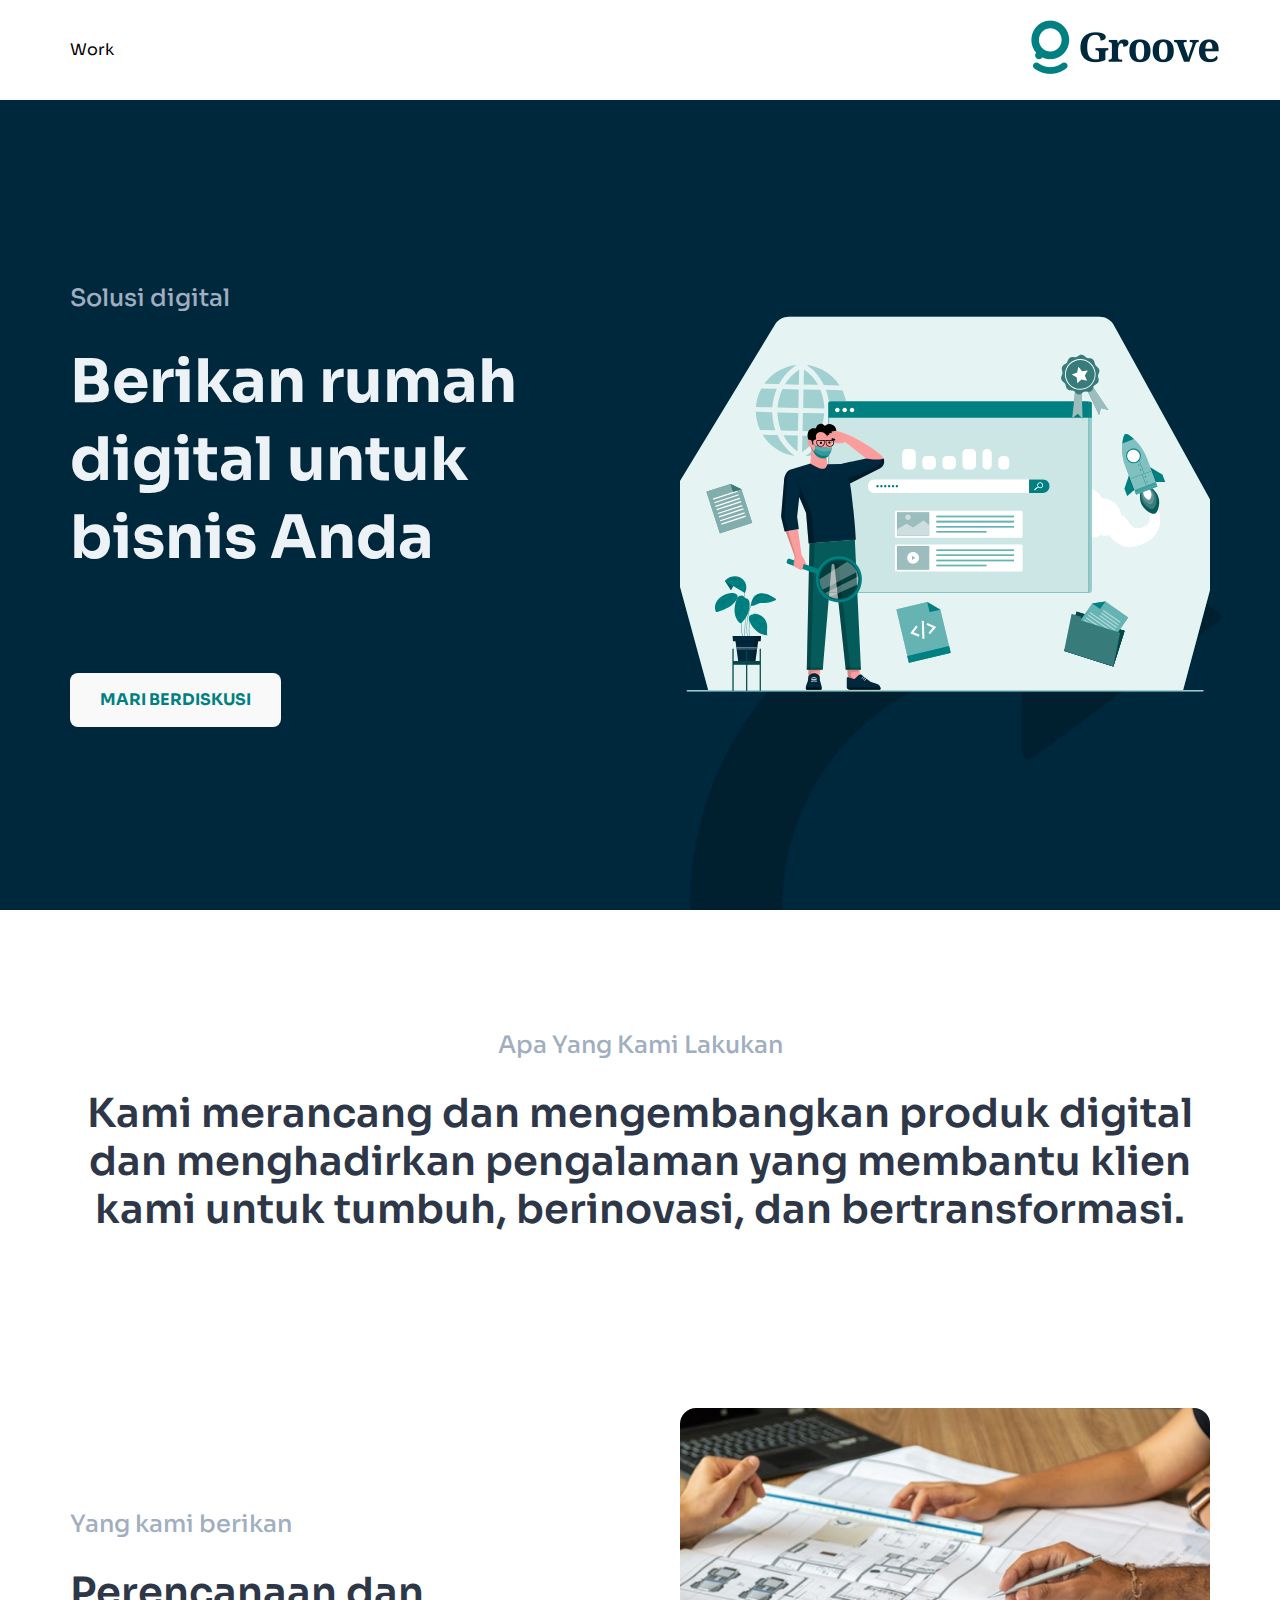
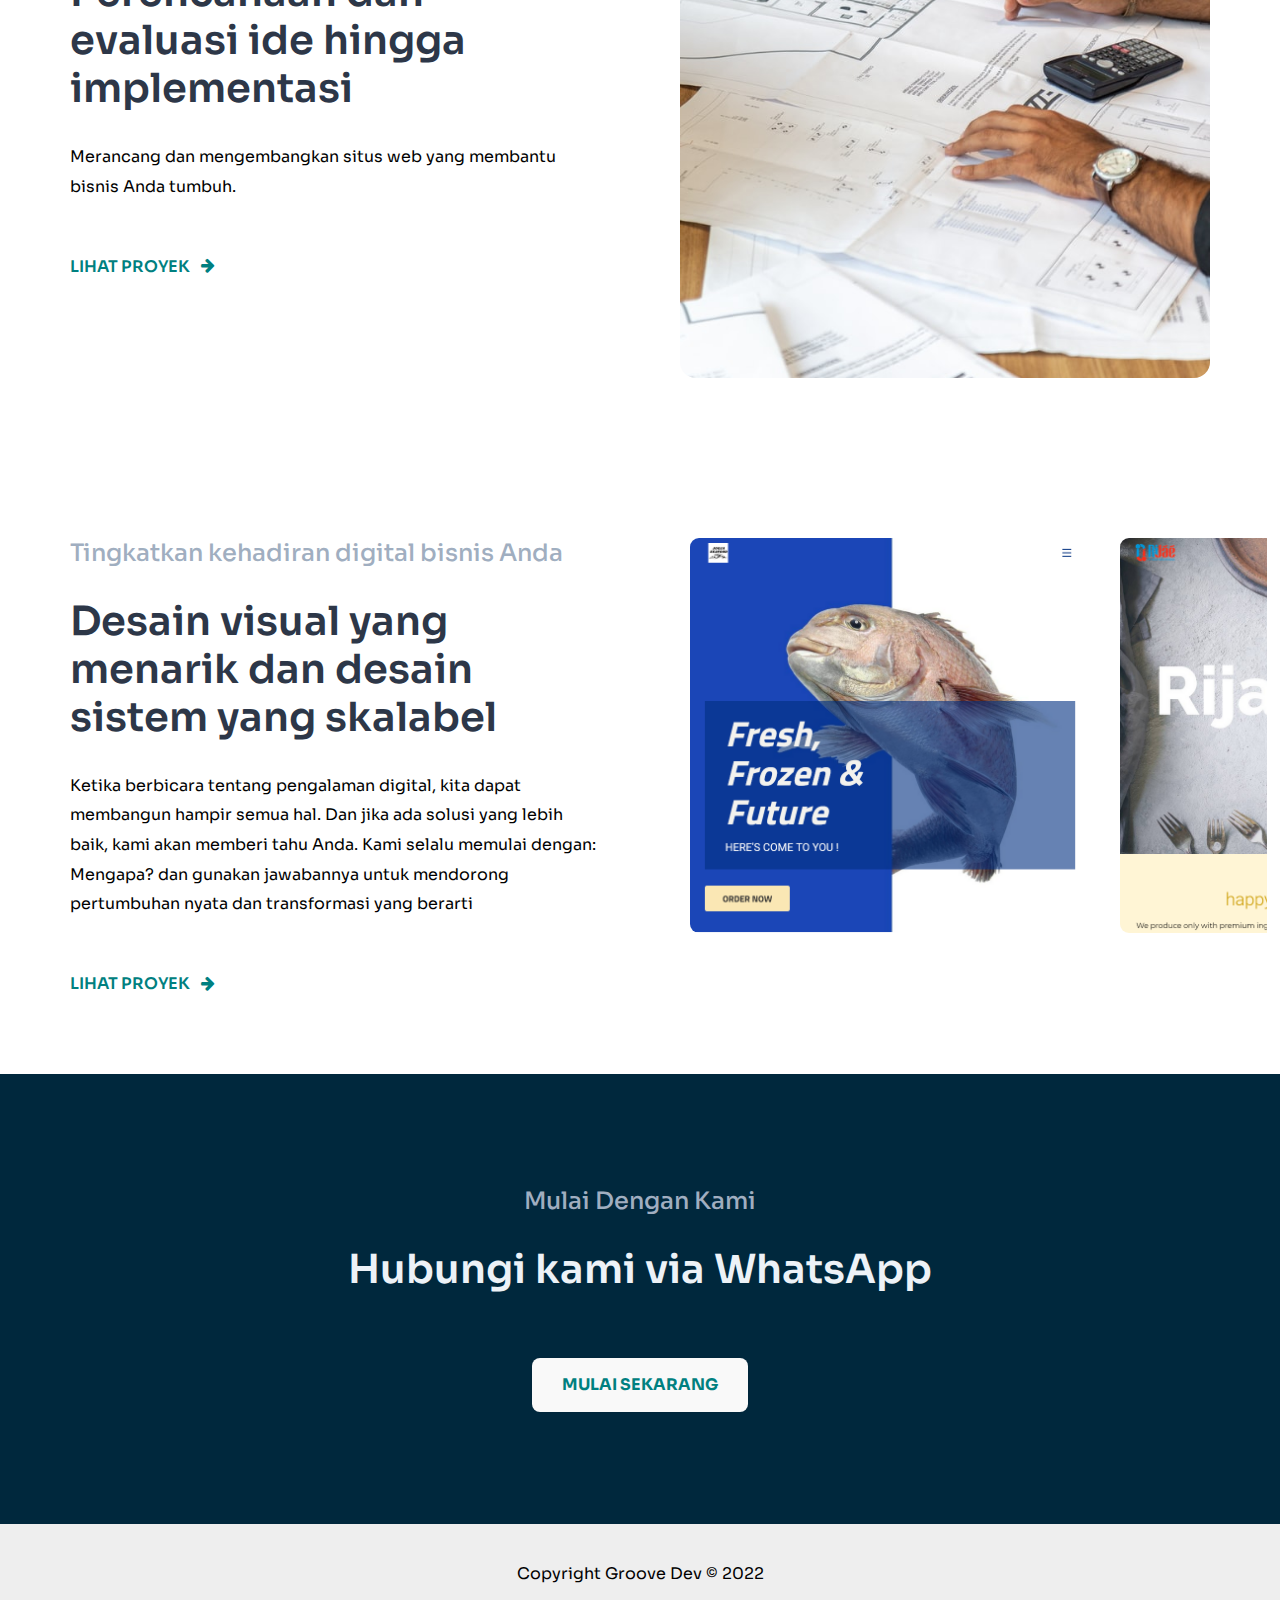
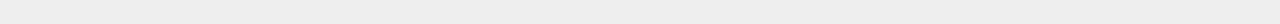
==== commit ca0543a8: "Testing git auto deploy by restoring files to normal state" ====
--- a/index.html
+++ b/index.html
@@ -45,6 +45,42 @@
     </header>
 
     <main>
+      <section id="intro" class="intro">
+        <div class="bg-wrap">
+          <div class="bg-wrap__image">
+            <img src="assets/imgs/reload.png" alt="" />
+          </div>
+        </div>
+        <div class="container">
+          <div class="section-text">
+            <h2>Solusi digital</h2>
+            <p class="heading-one">Berikan rumah digital untuk bisnis Anda</p>
+            <a
+              class="btn btn__primary btn__primary--intro"
+              href="https://wa.me/628811773454"
+              target="_blank"
+              >Mari berdiskusi</a
+            >
+          </div>
+          <div class="section-image">
+            <div class="section-image__image-wrap">
+              <img src="assets/imgs/seo.svg" alt="" />
+            </div>
+          </div>
+        </div>
+      </section>
+
+      <section id="about" class="about">
+        <div class="container">
+          <h2>Apa Yang Kami Lakukan</h2>
+          <p class="heading-two">
+            Kami merancang dan mengembangkan produk digital dan menghadirkan
+            pengalaman yang membantu klien kami untuk tumbuh, berinovasi, dan
+            bertransformasi.
+          </p>
+        </div>
+      </section>
+
       <section id="projects" class="projects">
         <div class="container">
           <div class="section-text">
@@ -62,7 +98,7 @@
                 <i aria-hidden="true" class="fa fa-arrow-right"></i>
               </div>
             </a>
-          </div>sss
+          </div>
           <div class="section-image">
             <div class="section-image__image-wrap">
               <img src="assets/imgs/home_project.jpg" alt="" />
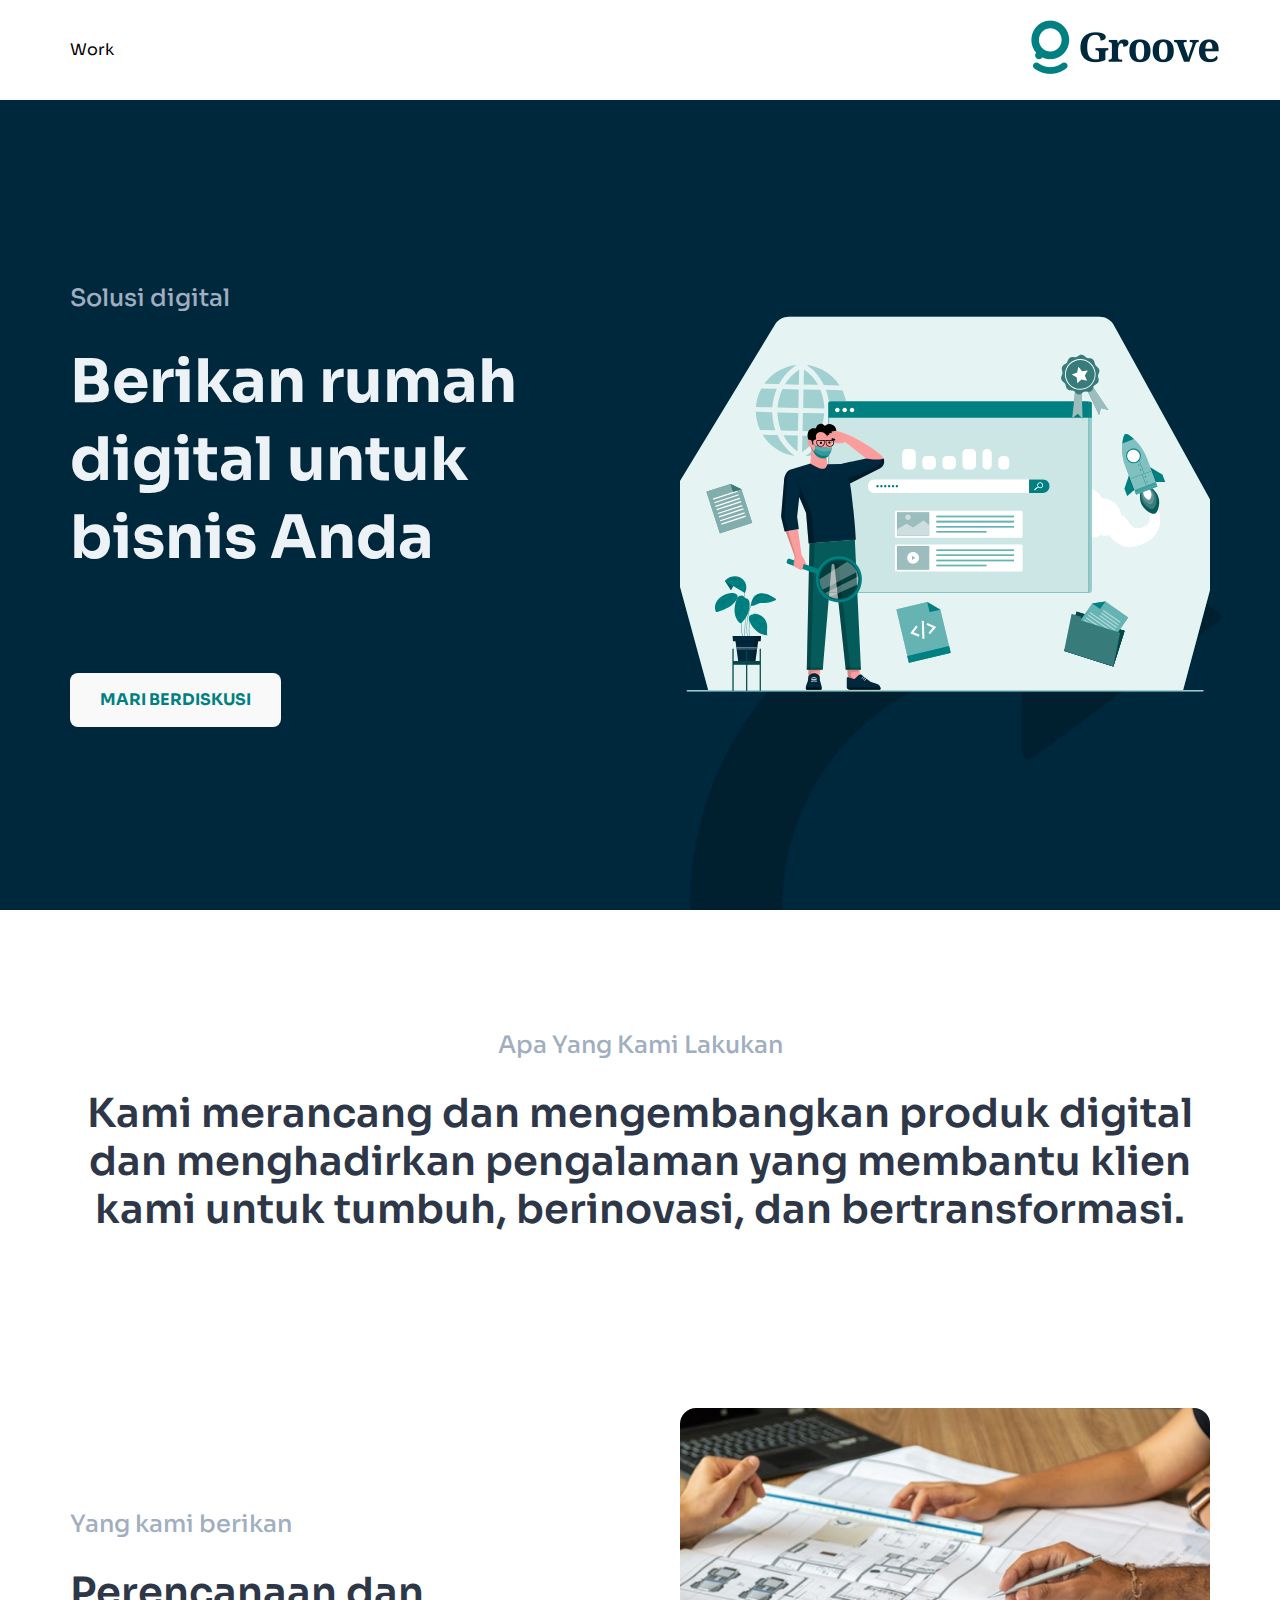
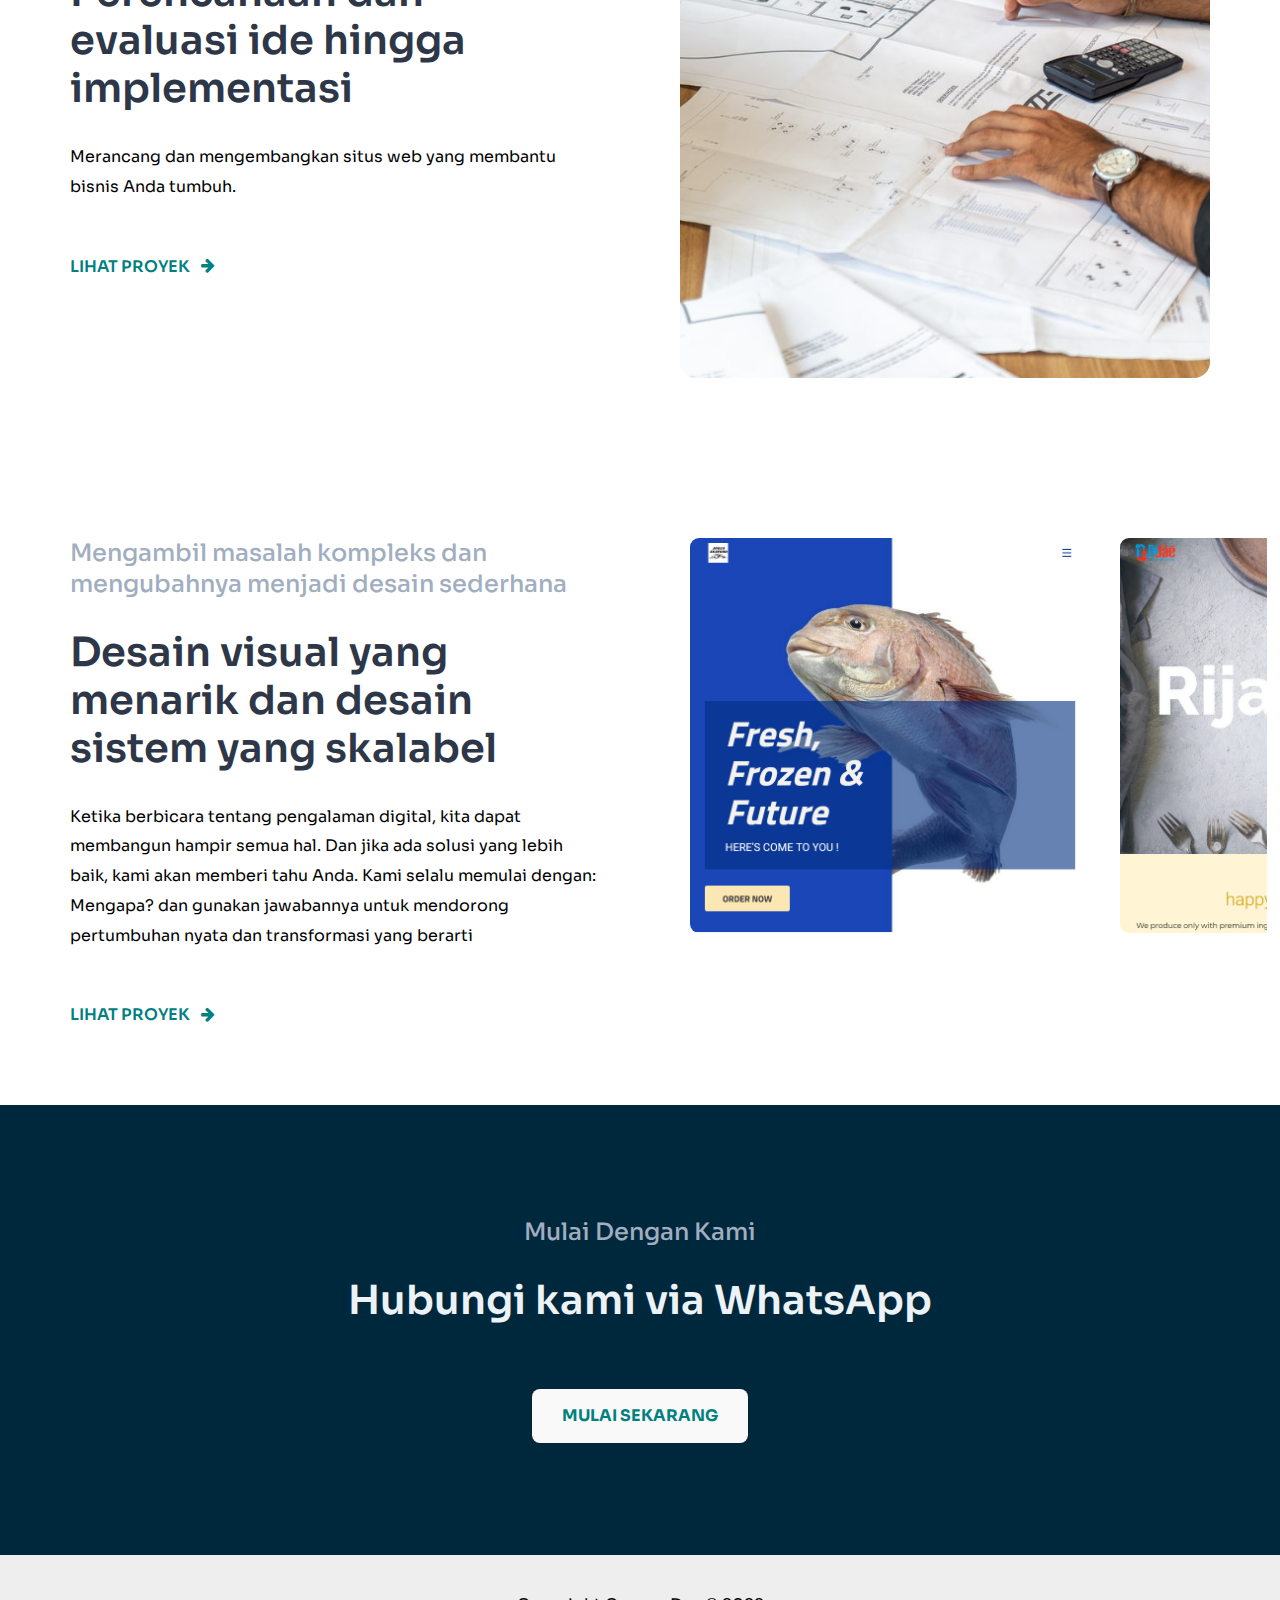
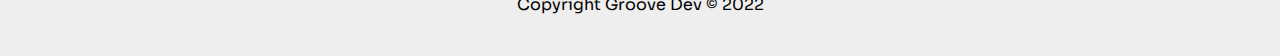
==== commit 1cf26f5c: "Changed text and revised link" ====
--- a/index.html
+++ b/index.html
@@ -92,7 +92,7 @@
               Merancang dan mengembangkan situs web yang membantu bisnis Anda
               tumbuh.
             </p>
-            <a class="btn btn__link" href="www.groovedev.id">
+            <a class="btn btn__link" href="/work.html">
               <div class="btn__inner">
                 <span>Lihat proyek</span>
                 <i aria-hidden="true" class="fa fa-arrow-right"></i>
@@ -110,7 +110,7 @@
       <section id="works" class="works">
         <div class="container">
           <div class="section-text">
-            <h2>Tingkatkan kehadiran digital bisnis Anda</h2>
+            <h2>Mengambil masalah kompleks dan mengubahnya menjadi desain sederhana</h2>
             <h3 class="heading-two">
               Desain visual yang menarik dan desain sistem yang skalabel
             </h3>
@@ -121,7 +121,7 @@
               gunakan jawabannya untuk mendorong pertumbuhan nyata dan
               transformasi yang berarti
             </p>
-            <a class="btn btn__link" href="www.groovedev.id">
+            <a class="btn btn__link" href="/work.html">
               <div class="btn__inner">
                 <span>Lihat proyek</span>
                 <i aria-hidden="true" class="fa fa-arrow-right"></i>
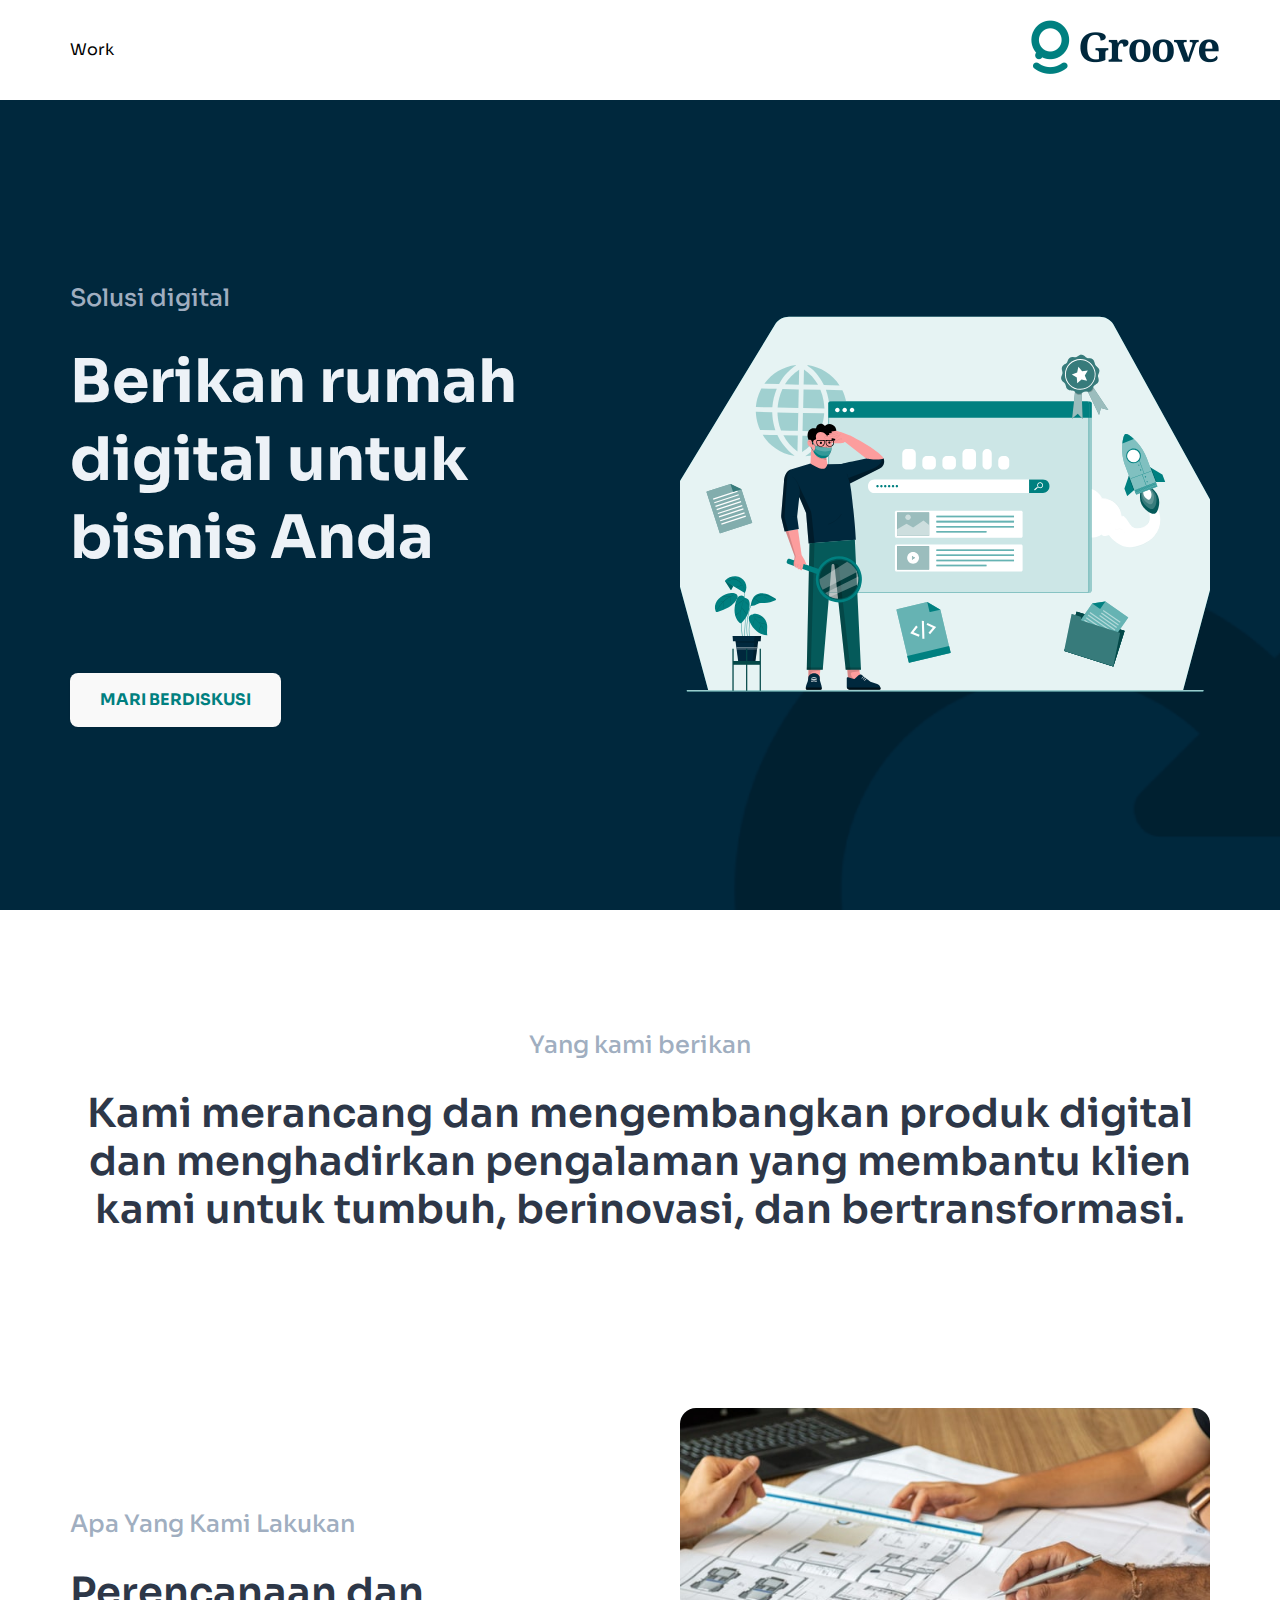
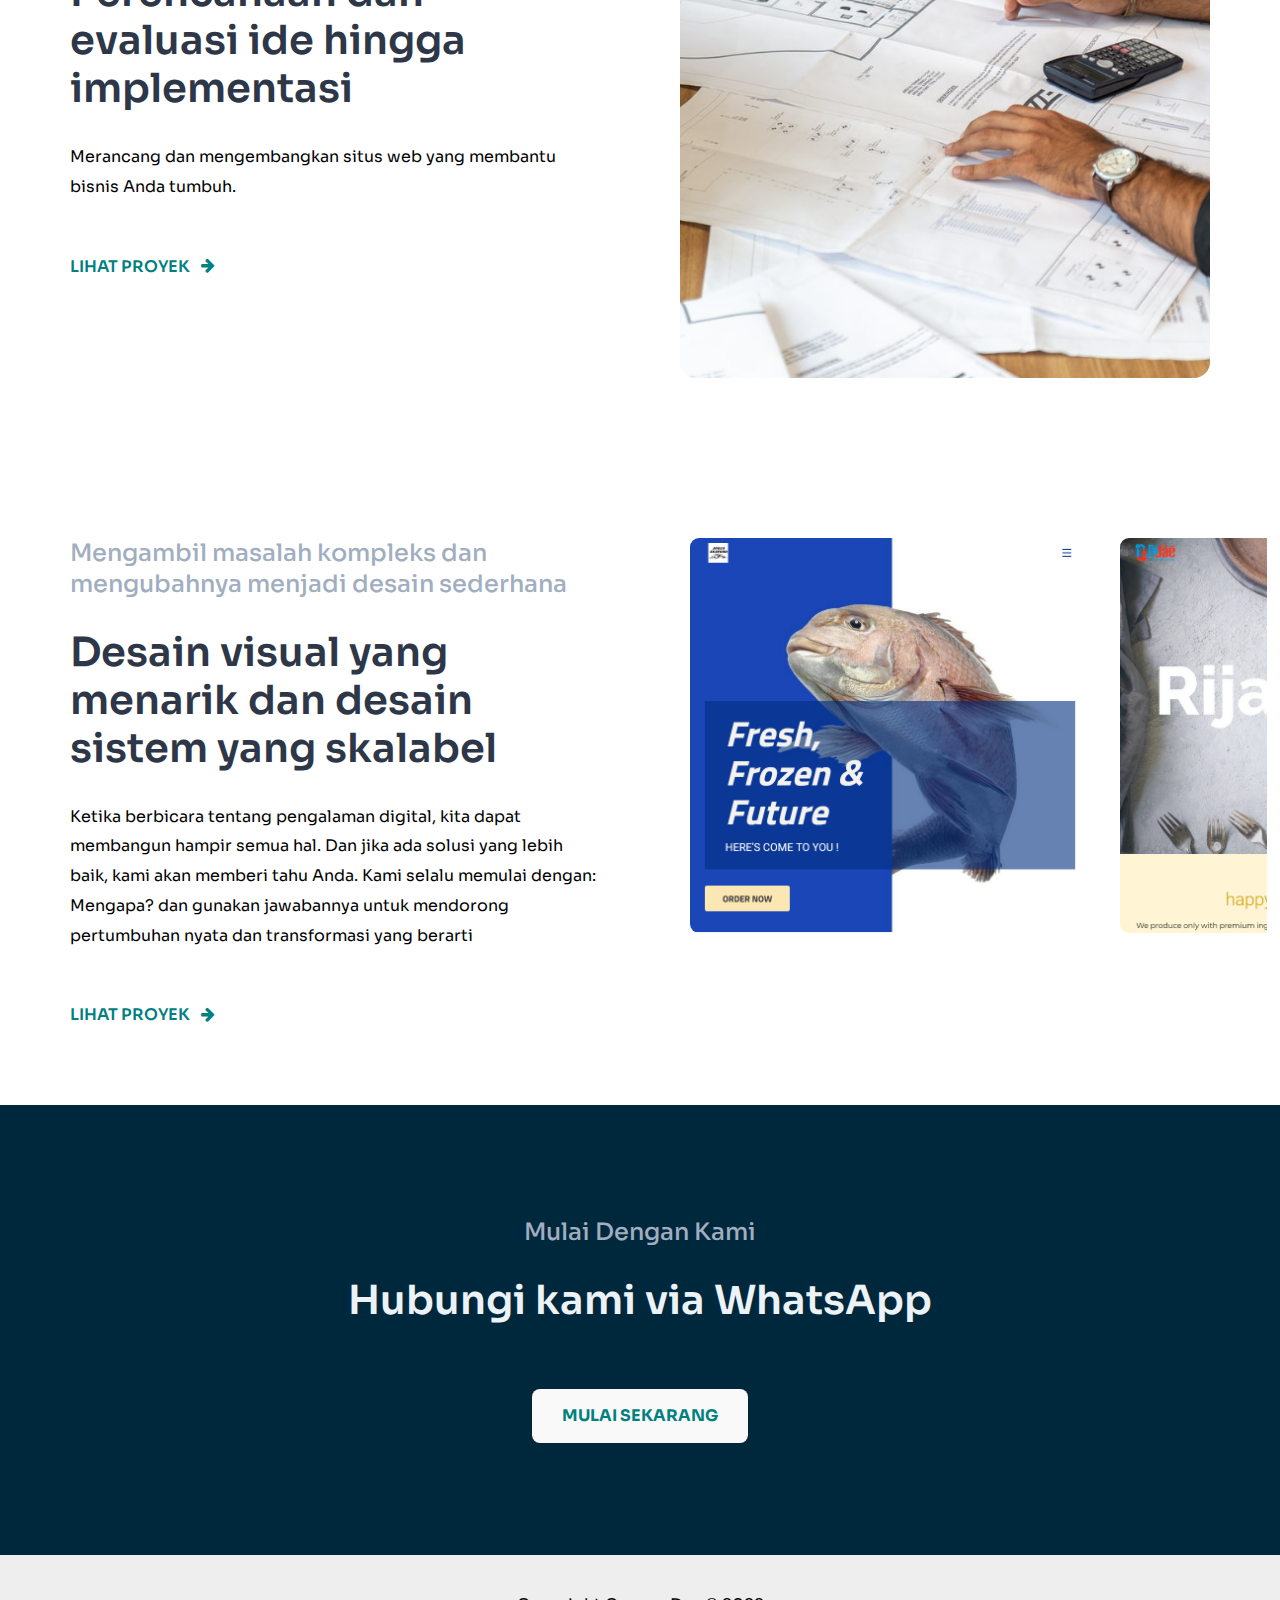
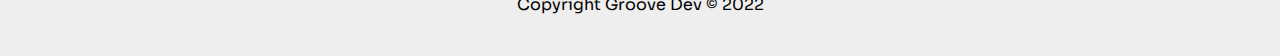
==== commit 4423dae8: "Another trial on making good landing" ====
--- a/index.html
+++ b/index.html
@@ -1,6 +1,22 @@
 <!DOCTYPE html>
 <html lang="en">
   <head>
+    <!-- Google tag (gtag.js) -->
+    <script
+      async
+      src="https://www.googletagmanager.com/gtag/js?id=G-F6P8VPXNEG"
+    ></script>
+    <script>
+      window.dataLayer = window.dataLayer || [];
+      function gtag() {
+        dataLayer.push(arguments);
+      }
+      gtag("js", new Date());
+
+      gtag("config", "G-F6P8VPXNEG");
+    </script>
+    <!-- Google tag (gtag.js) END -->
+
     <meta charset="UTF-8" />
     <meta name="viewport" content="width=device-width, initial-scale=1.0" />
 
@@ -72,7 +88,7 @@
 
       <section id="about" class="about">
         <div class="container">
-          <h2>Apa Yang Kami Lakukan</h2>
+          <h2>Yang kami berikan</h2>
           <p class="heading-two">
             Kami merancang dan mengembangkan produk digital dan menghadirkan
             pengalaman yang membantu klien kami untuk tumbuh, berinovasi, dan
@@ -84,7 +100,7 @@
       <section id="projects" class="projects">
         <div class="container">
           <div class="section-text">
-            <h2>Yang kami berikan</h2>
+            <h2>Apa Yang Kami Lakukan</h2>
             <h3 class="heading-two">
               Perencanaan dan evaluasi ide hingga implementasi
             </h3>
@@ -110,7 +126,10 @@
       <section id="works" class="works">
         <div class="container">
           <div class="section-text">
-            <h2>Mengambil masalah kompleks dan mengubahnya menjadi desain sederhana</h2>
+            <h2>
+              Mengambil masalah kompleks dan mengubahnya menjadi desain
+              sederhana
+            </h2>
             <h3 class="heading-two">
               Desain visual yang menarik dan desain sistem yang skalabel
             </h3>
--- a/assets/scss/main.css
+++ b/assets/scss/main.css
@@ -187,6 +187,10 @@
     font-size: 16px;
     line-height: 1.4;
   }
+  img {
+    width: 100%;
+    height: auto;
+  }
 }
 
 .btn {
@@ -517,6 +521,13 @@
           flex-direction: column;
 }
 
+@media (max-width: 760px) {
+  .container {
+    max-width: 100%;
+    padding: 0 24px;
+  }
+}
+
 .navbar {
   display: -webkit-box;
   display: -ms-flexbox;
@@ -562,6 +573,27 @@
   padding: 15px;
 }
 
+@media (max-width: 760px) {
+  .navbar {
+    max-width: 100%;
+    padding: 10px 24px;
+  }
+  .navbar__menu {
+    -webkit-box-ordinal-group: 3;
+        -ms-flex-order: 2;
+            order: 2;
+  }
+  .navbar__logo {
+    -webkit-box-ordinal-group: 2;
+        -ms-flex-order: 1;
+            order: 1;
+  }
+  .navbar__logo img {
+    padding: 0;
+    max-width: 120px;
+  }
+}
+
 .bg-wrap {
   z-index: 1;
   width: 100%;
@@ -583,6 +615,17 @@
   -webkit-transform: scale(1.5);
           transform: scale(1.5);
   opacity: .2;
+}
+
+@media (max-width: 760px) {
+  .bg-wrap__image {
+    bottom: -70px;
+    right: -100px;
+  }
+  .bg-wrap img {
+    -webkit-transform: scale(1);
+            transform: scale(1);
+  }
 }
 
 section {
@@ -661,6 +704,23 @@
   height: 100%;
 }
 
+@media (max-width: 760px) {
+  .projects .container,
+  .works .container,
+  .intro .container {
+    -webkit-box-orient: vertical;
+    -webkit-box-direction: normal;
+        -ms-flex-direction: column;
+            flex-direction: column;
+  }
+  .projects .section-image__image-wrap,
+  .works .section-image__image-wrap,
+  .intro .section-image__image-wrap {
+    height: 270px;
+    text-align: center;
+  }
+}
+
 .intro,
 .cta {
   background-color: #00283D;
@@ -669,6 +729,27 @@
 
 .intro {
   padding: 120px 0;
+}
+
+@media (max-width: 760px) {
+  .intro {
+    padding: 30px 0;
+    -webkit-box-orient: vertical;
+    -webkit-box-direction: normal;
+        -ms-flex-direction: column;
+            flex-direction: column;
+    -webkit-box-pack: center;
+        -ms-flex-pack: center;
+            justify-content: center;
+  }
+  .intro .section-image {
+    display: none;
+    height: 1px;
+    width: 1px;
+    position: absolute;
+    top: -99999999px;
+    left: 0;
+  }
 }
 
 .about {
@@ -678,6 +759,14 @@
   text-align: center;
   padding-top: 120px;
   padding-bottom: 30px;
+}
+
+@media (max-width: 760px) {
+  .about {
+    text-align: left;
+    padding-top: 80px;
+    padding-bottom: 0;
+  }
 }
 
 .cta {
@@ -719,13 +808,6 @@
           transform: skewY(-6deg);
   background: #055a5a;
   overflow: hidden;
-}
-
-@media (max-width: 760px) {
-  .container {
-    max-width: 100%;
-    padding: 0 24px;
-  }
 }
 
 .work {
